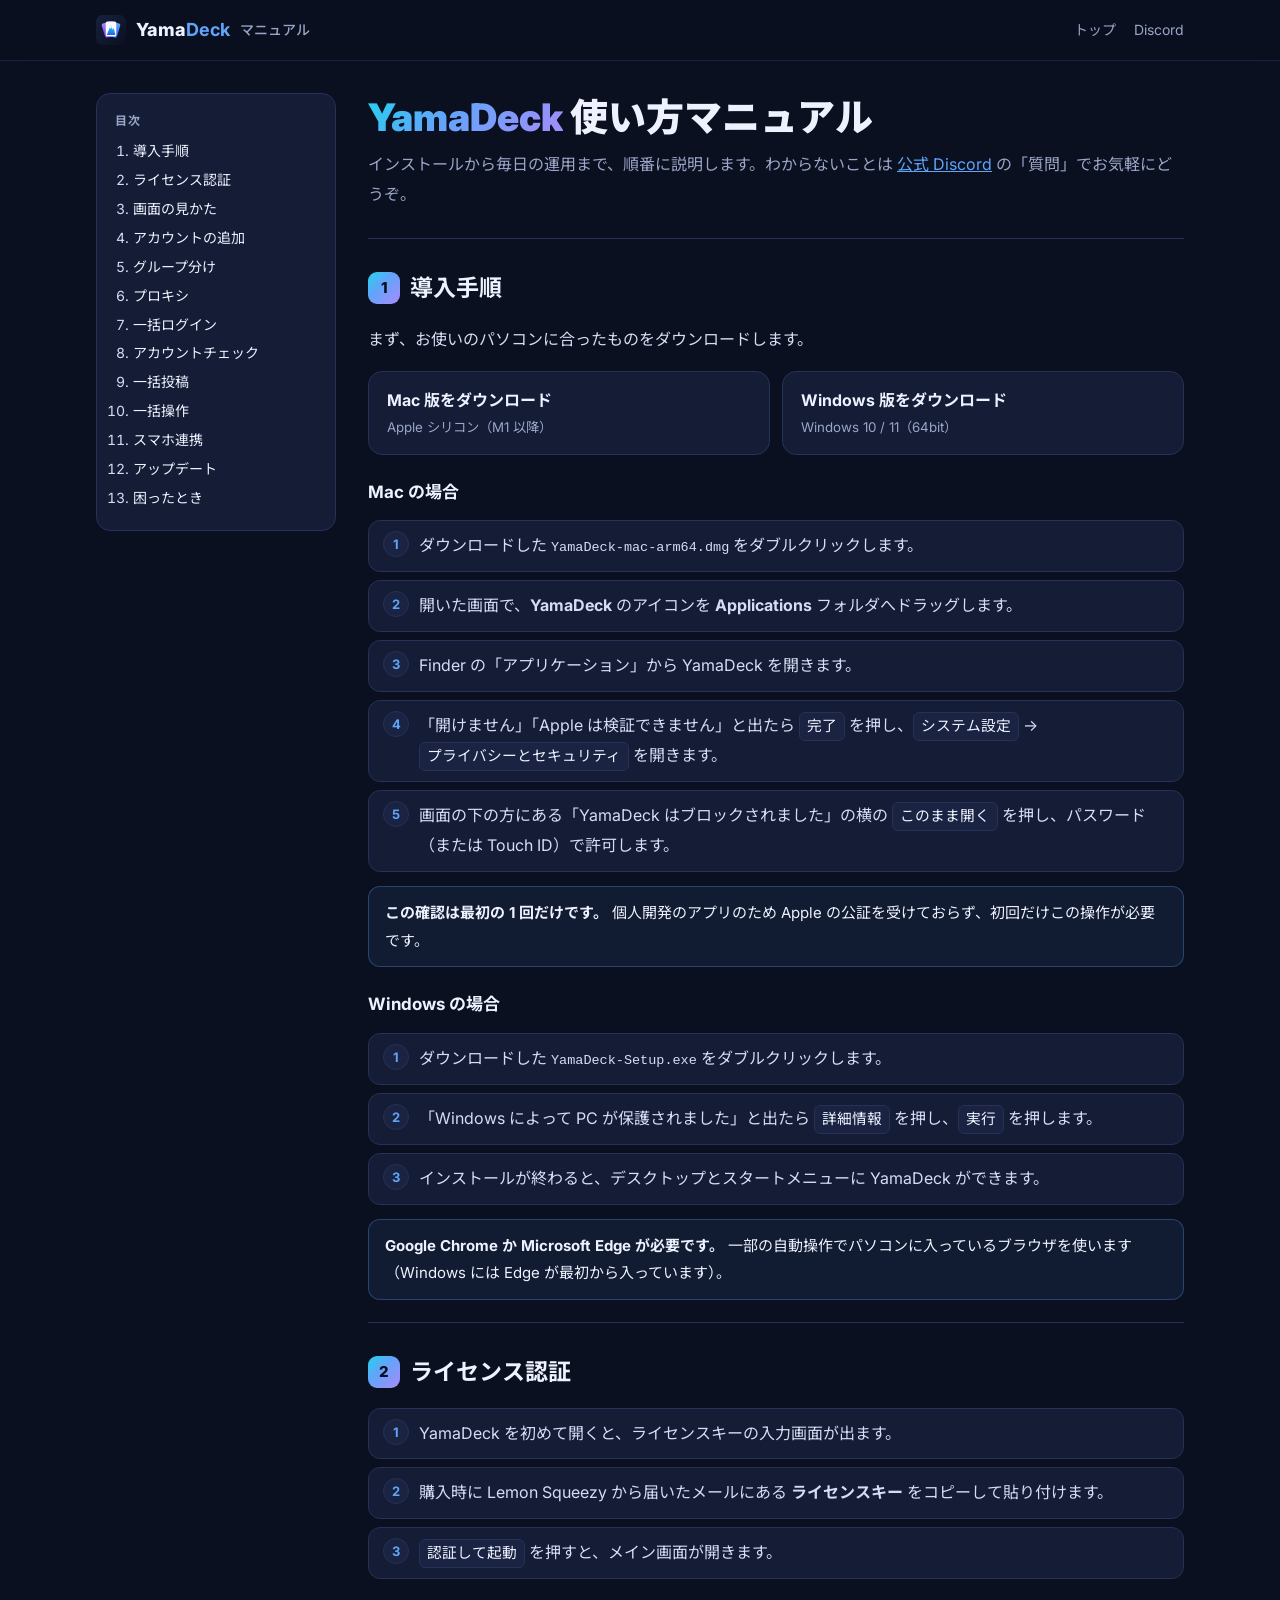
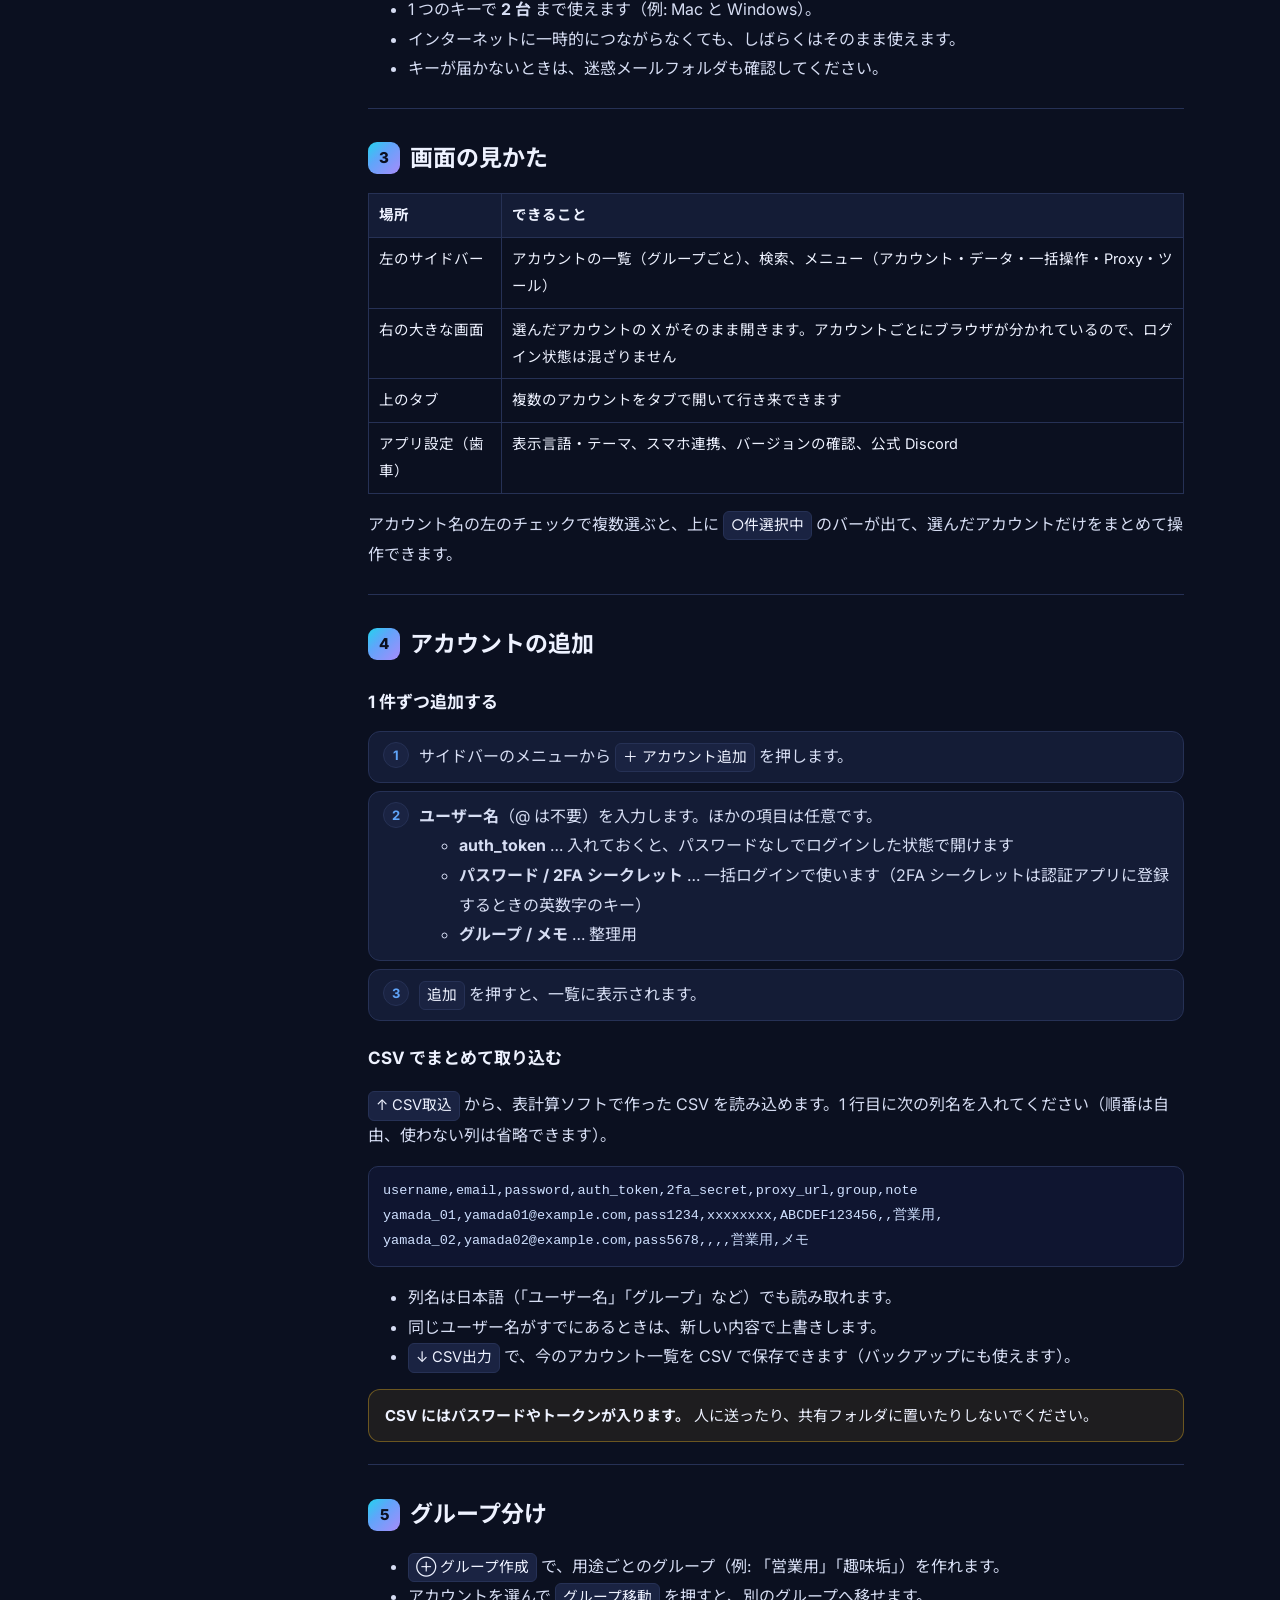
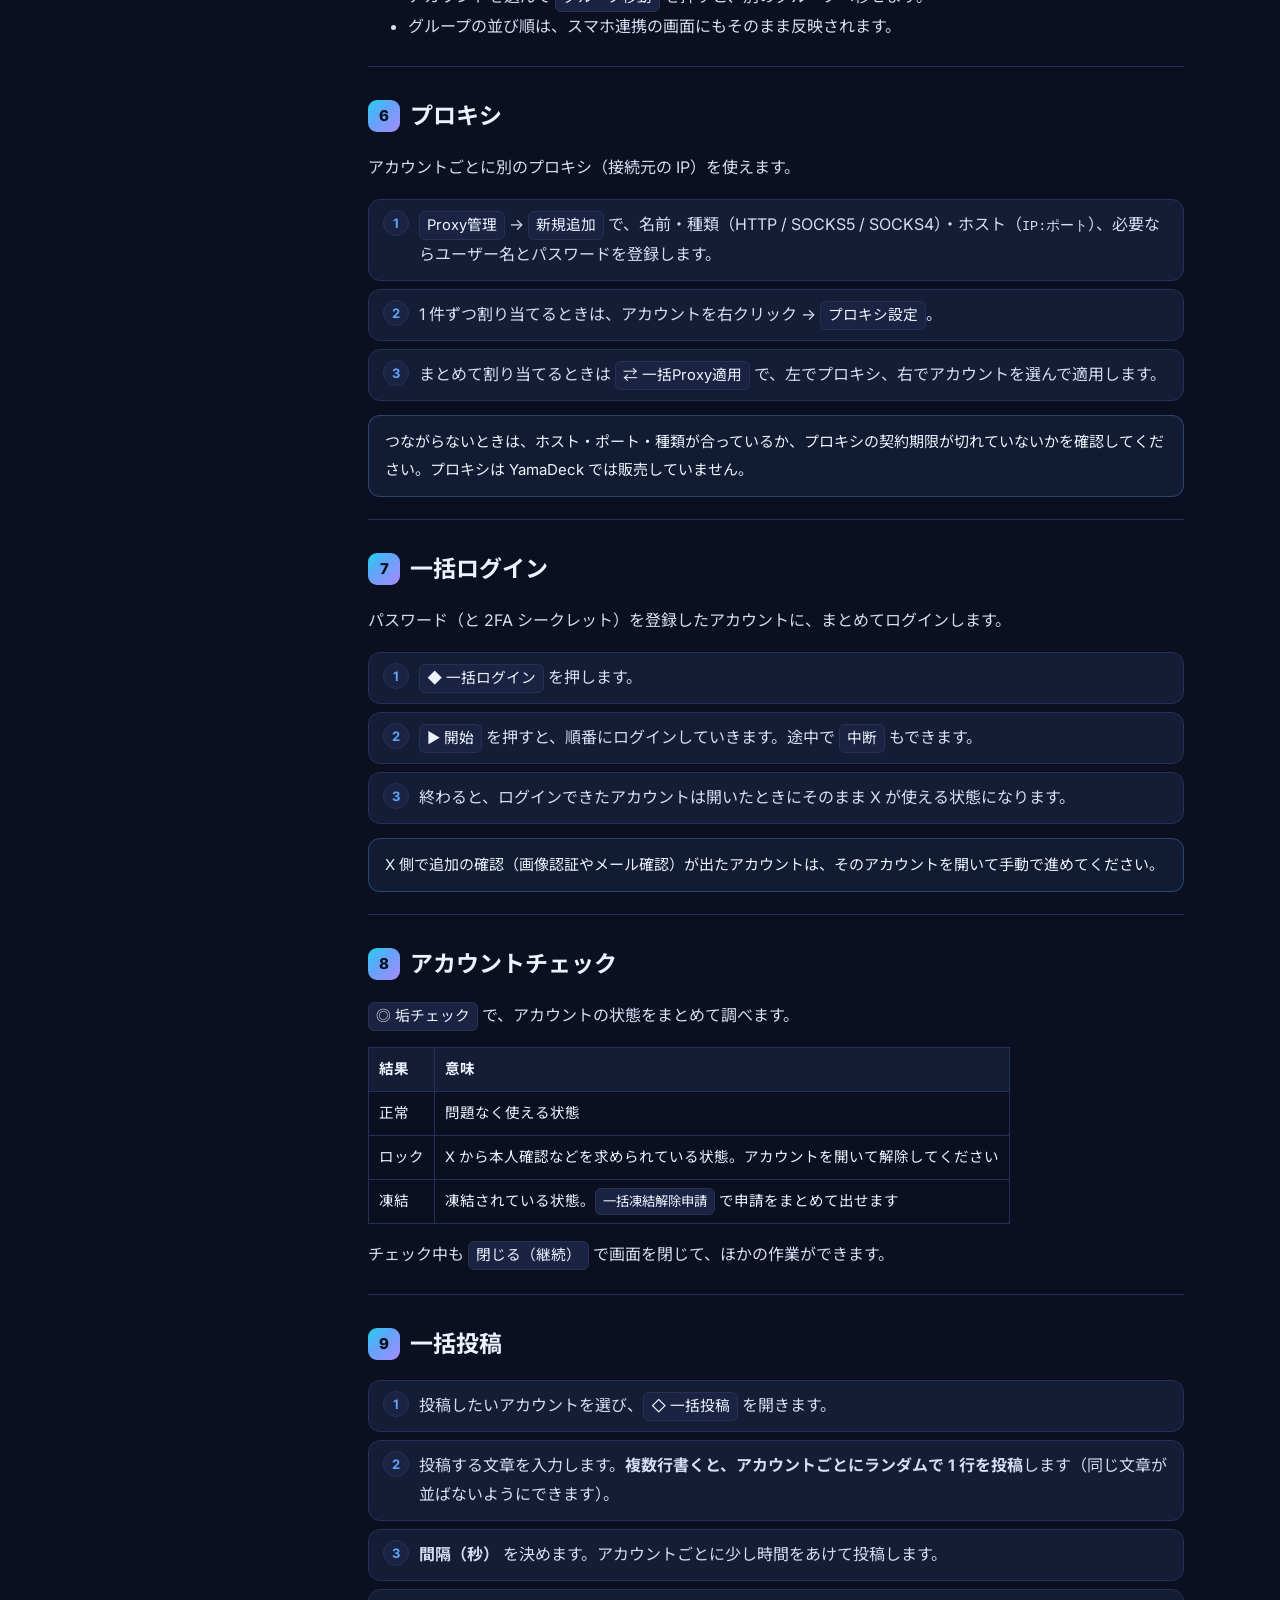
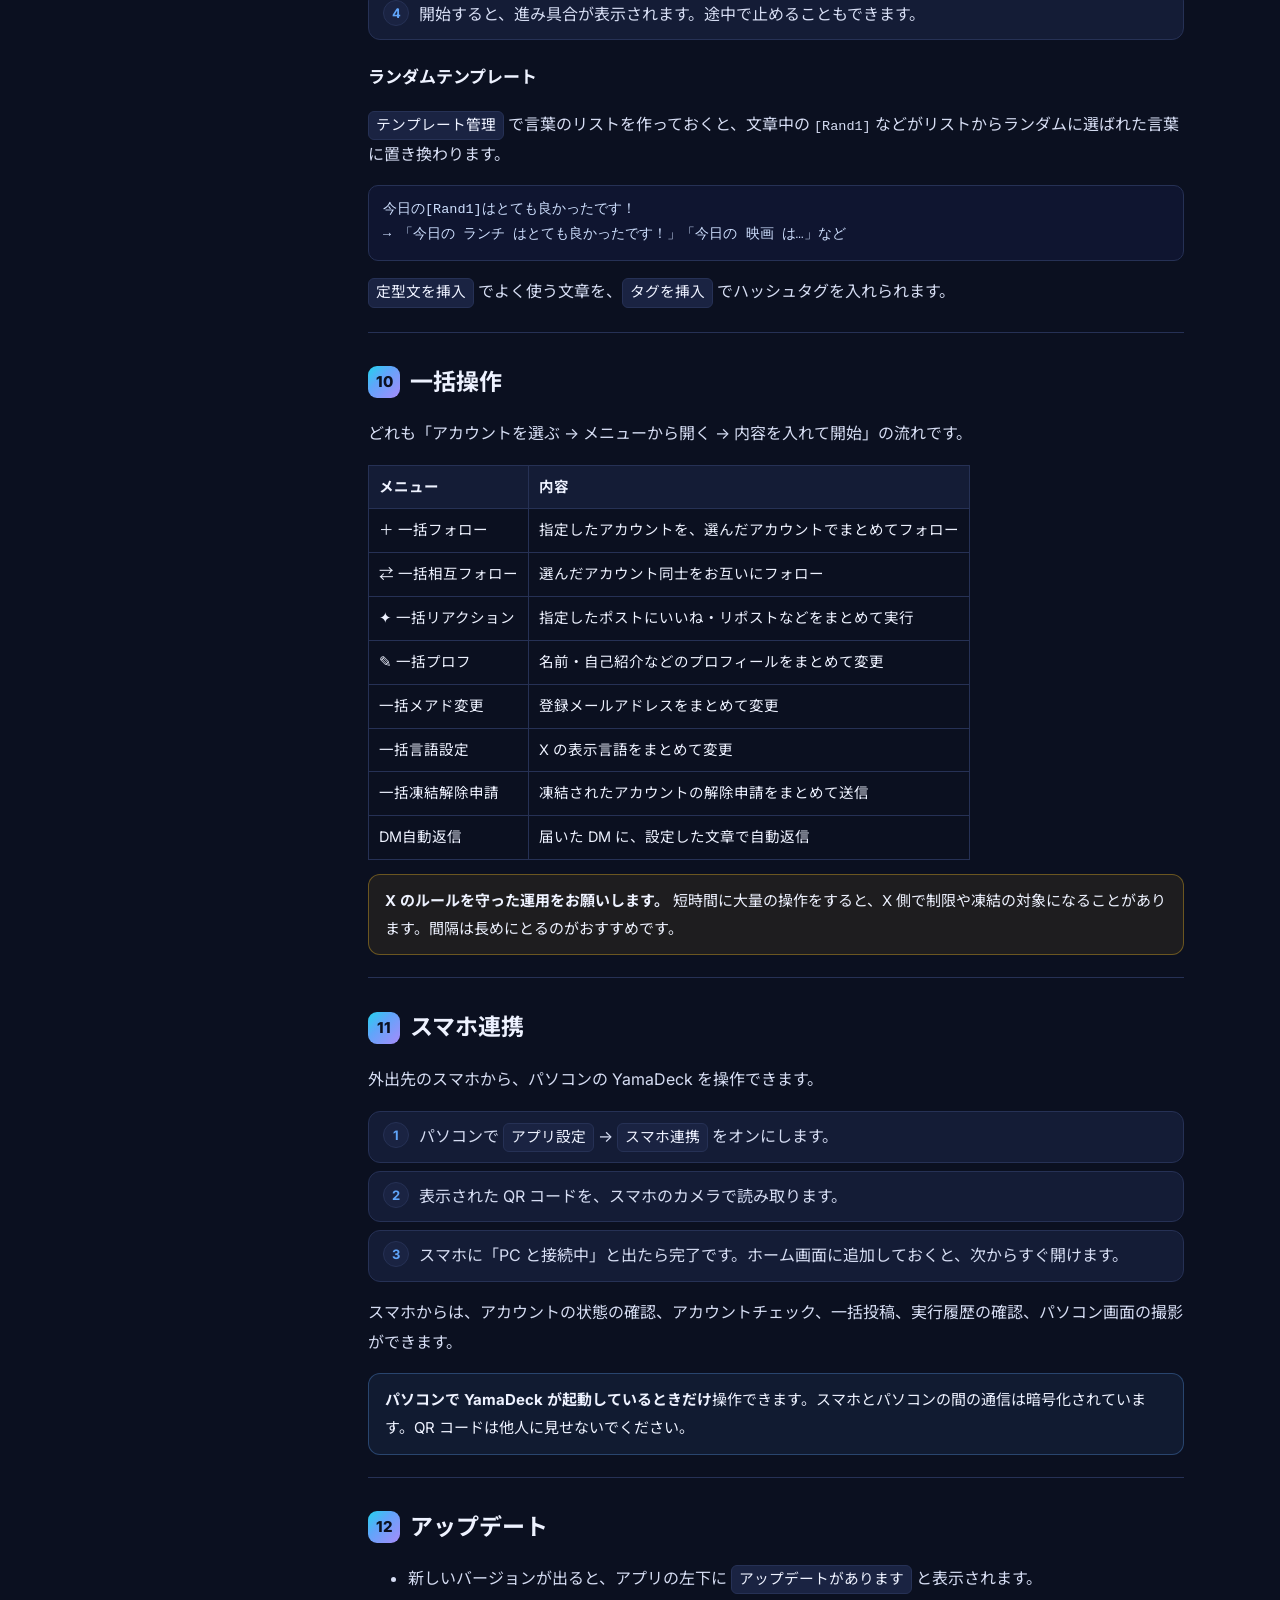
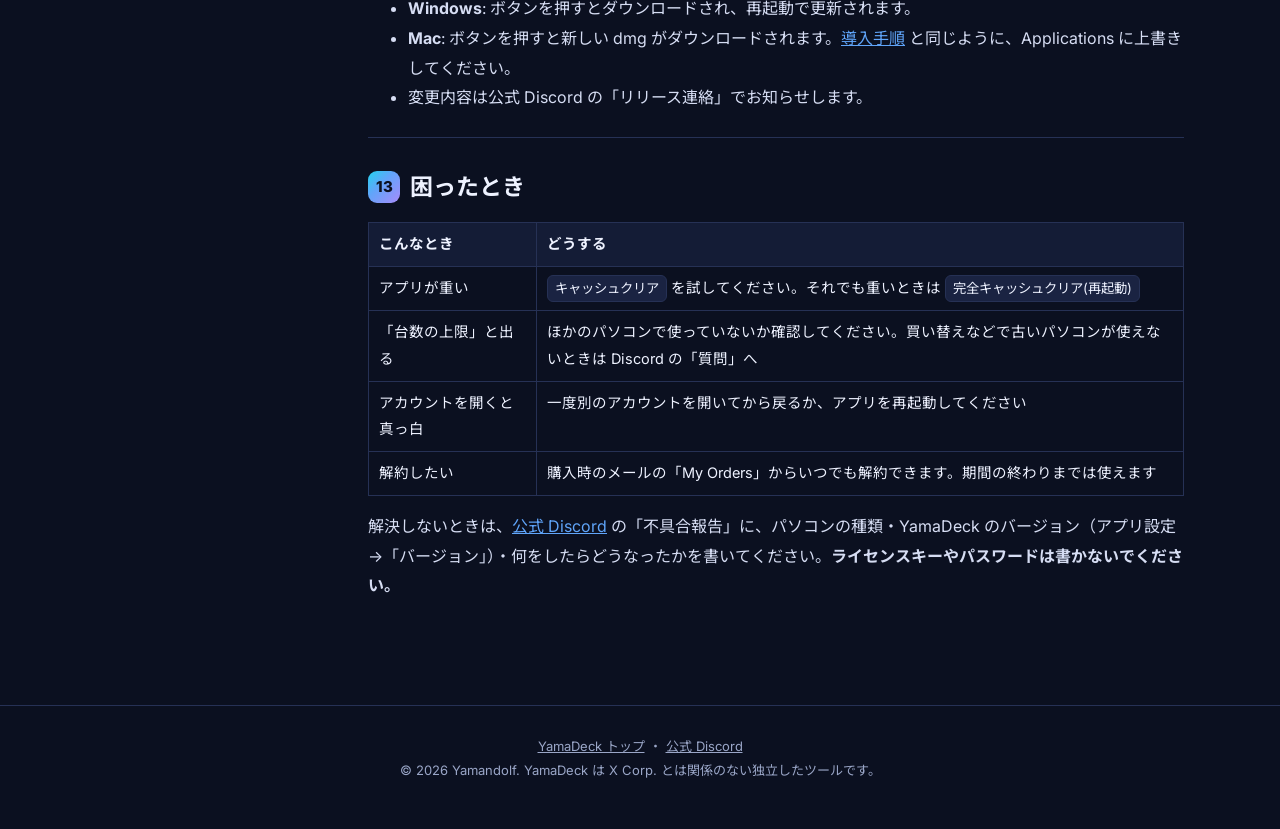
==== manual/index.html @ 67b1355b "導入手順と使い方マニュアルを追加 Co-Authored-By: Claude Opus 5.5 <noreply@anthropic.com>" ====
<!doctype html>
<html lang="ja">
<head>
  <meta charset="utf-8" />
  <meta name="viewport" content="width=device-width, initial-scale=1" />
  <title>YamaDeck 使い方マニュアル</title>
  <meta name="description" content="YamaDeck の導入手順と使い方。インストール、ライセンス認証、アカウント追加、プロキシ、アカウントチェック、一括投稿・一括操作、スマホ連携まで。" />
  <meta property="og:title" content="YamaDeck 使い方マニュアル" />
  <meta property="og:description" content="インストールから一括操作・スマホ連携まで、YamaDeck の使い方をまとめています。" />
  <meta property="og:image" content="https://yamatobusiness.github.io/yamadeck/og.png" />
  <link rel="icon" href="../icon.png" />
  <link rel="preconnect" href="https://fonts.googleapis.com" />
  <link rel="preconnect" href="https://fonts.gstatic.com" crossorigin />
  <link href="https://fonts.googleapis.com/css2?family=Inter:wght@500;700;800&family=Noto+Sans+JP:wght@400;500;700;900&display=swap" rel="stylesheet" />
  <style>
    :root {
      --bg: #0b1020; --panel: #141c36; --panel-2: #1a2342; --line: #263155;
      --text: #eef2ff; --sub: #9aa6c7; --blue: #60a5fa; --violet: #a78bfa; --green: #34d399; --amber: #fbbf24;
      --grad: linear-gradient(135deg, #22d3ee 0%, #60a5fa 40%, #a78bfa 100%);
    }
    * { box-sizing: border-box; }
    html { scroll-behavior: smooth; scroll-padding-top: 80px; }
    body {
      margin: 0; background: var(--bg); color: var(--text); line-height: 1.85;
      font-family: "Inter", "Noto Sans JP", -apple-system, BlinkMacSystemFont, "Hiragino Sans", "Segoe UI", sans-serif;
      -webkit-font-smoothing: antialiased;
    }
    a { color: var(--blue); }
    header {
      position: sticky; top: 0; z-index: 10; background: rgba(11,16,32,.85);
      backdrop-filter: blur(12px); border-bottom: 1px solid rgba(38,49,85,.6);
    }
    .nav { max-width: 1120px; margin: 0 auto; padding: 0 16px; height: 60px; display: flex; align-items: center; justify-content: space-between; gap: 12px; }
    .brand { display: flex; align-items: center; gap: 10px; font-weight: 800; font-size: 18px; color: var(--text); text-decoration: none; }
    .brand img { width: 30px; height: 30px; }
    .brand b { color: var(--blue); }
    .brand span { color: var(--sub); font-weight: 500; font-size: 14px; }
    .nav-links { display: flex; gap: 18px; font-size: 14px; }
    .nav-links a { color: var(--sub); text-decoration: none; }
    .nav-links a:hover { color: var(--text); }

    .layout { max-width: 1120px; margin: 0 auto; padding: 32px 16px 80px; display: grid; grid-template-columns: 1fr; gap: 32px; }
    @media (min-width: 900px) { .layout { grid-template-columns: 240px 1fr; } .toc { position: sticky; top: 84px; align-self: start; max-height: calc(100vh - 100px); overflow: auto; } }
    .toc { background: var(--panel); border: 1px solid var(--line); border-radius: 14px; padding: 16px 18px; font-size: 14px; }
    .toc b { display: block; font-size: 12px; letter-spacing: .1em; color: var(--sub); margin-bottom: 6px; }
    .toc ol { margin: 0; padding-left: 18px; }
    .toc li { margin: 3px 0; }
    .toc a { color: var(--text); text-decoration: none; }
    .toc a:hover { color: var(--blue); }

    main { min-width: 0; }
    h1 { font-size: clamp(26px, 5vw, 38px); line-height: 1.3; margin: 0 0 8px; font-weight: 900; }
    h1 .g { background: var(--grad); -webkit-background-clip: text; background-clip: text; color: transparent; }
    .intro { color: var(--sub); margin: 0 0 28px; }
    section { border-top: 1px solid var(--line); padding: 28px 0 8px; }
    h2 { font-size: 23px; margin: 0 0 14px; display: flex; align-items: center; gap: 10px; }
    h2 .no { display: inline-grid; place-items: center; min-width: 32px; height: 32px; border-radius: 9px; background: var(--grad); color: #0b1020; font-size: 15px; font-weight: 800; }
    h3 { font-size: 17px; margin: 22px 0 8px; }
    p, li { color: #d6ddf3; }
    ol.steps { counter-reset: s; list-style: none; padding: 0; margin: 12px 0; }
    ol.steps > li { counter-increment: s; position: relative; padding: 10px 14px 10px 50px; margin: 8px 0; background: var(--panel); border: 1px solid var(--line); border-radius: 12px; }
    ol.steps > li::before { content: counter(s); position: absolute; left: 14px; top: 10px; width: 24px; height: 24px; border-radius: 50%; background: var(--panel-2); border: 1px solid var(--line); display: grid; place-items: center; font-size: 13px; font-weight: 700; color: var(--blue); }
    .ui { display: inline-block; padding: 0 7px; border-radius: 6px; background: var(--panel-2); border: 1px solid var(--line); font-size: .92em; color: var(--text); white-space: nowrap; }
    .note, .warn { border-radius: 12px; padding: 12px 16px; margin: 14px 0; font-size: 15px; }
    .note { background: rgba(96,165,250,.08); border: 1px solid rgba(96,165,250,.3); }
    .warn { background: rgba(251,191,36,.08); border: 1px solid rgba(251,191,36,.35); }
    .note b, .warn b { color: var(--text); }
    code, pre { font-family: ui-monospace, SFMono-Regular, Menlo, monospace; font-size: 13.5px; }
    pre { background: #0f1530; border: 1px solid var(--line); border-radius: 10px; padding: 12px 14px; overflow-x: auto; color: #cfe0ff; }
    table { width: 100%; border-collapse: collapse; font-size: 14.5px; margin: 10px 0; display: block; overflow-x: auto; }
    th, td { border: 1px solid var(--line); padding: 8px 10px; text-align: left; vertical-align: top; }
    th { background: var(--panel); white-space: nowrap; }
    .dl { display: grid; grid-template-columns: 1fr; gap: 12px; margin: 14px 0; }
    @media (min-width: 640px) { .dl { grid-template-columns: 1fr 1fr; } }
    .dl a { display: block; padding: 14px 18px; border-radius: 14px; background: var(--panel); border: 1px solid var(--line); text-decoration: none; color: var(--text); font-weight: 700; }
    .dl a:hover { border-color: var(--blue); }
    .dl small { display: block; color: var(--sub); font-weight: 400; }
    footer { border-top: 1px solid var(--line); padding: 28px 16px 48px; text-align: center; color: var(--sub); font-size: 13px; }
    footer a { color: var(--sub); }
  </style>
</head>
<body>
<header>
  <div class="nav">
    <a class="brand" href="../"><img src="../logo.svg" alt="" /><span style="color:var(--text);font-size:18px;font-weight:800">Yama<b>Deck</b></span><span>マニュアル</span></a>
    <nav class="nav-links">
      <a href="../">トップ</a>
      <a href="https://discord.gg/QfQgqrtS3v" target="_blank" rel="noopener">Discord</a>
    </nav>
  </div>
</header>

<div class="layout">
  <aside class="toc">
    <b>目次</b>
    <ol>
      <li><a href="#install">導入手順</a></li>
      <li><a href="#license">ライセンス認証</a></li>
      <li><a href="#screen">画面の見かた</a></li>
      <li><a href="#accounts">アカウントの追加</a></li>
      <li><a href="#groups">グループ分け</a></li>
      <li><a href="#proxy">プロキシ</a></li>
      <li><a href="#login">一括ログイン</a></li>
      <li><a href="#check">アカウントチェック</a></li>
      <li><a href="#post">一括投稿</a></li>
      <li><a href="#batch">一括操作</a></li>
      <li><a href="#remote">スマホ連携</a></li>
      <li><a href="#update">アップデート</a></li>
      <li><a href="#trouble">困ったとき</a></li>
    </ol>
  </aside>

  <main>
    <h1><span class="g">YamaDeck</span> 使い方マニュアル</h1>
    <p class="intro">インストールから毎日の運用まで、順番に説明します。わからないことは <a href="https://discord.gg/QfQgqrtS3v" target="_blank" rel="noopener">公式 Discord</a> の「質問」でお気軽にどうぞ。</p>

    <section id="install">
      <h2><span class="no">1</span>導入手順</h2>
      <p>まず、お使いのパソコンに合ったものをダウンロードします。</p>
      <div class="dl">
        <a href="https://github.com/yamatobusiness/yamadeck-releases/releases/latest/download/YamaDeck-mac-arm64.dmg">Mac 版をダウンロード<small>Apple シリコン（M1 以降）</small></a>
        <a href="https://github.com/yamatobusiness/yamadeck-releases/releases/latest/download/YamaDeck-Setup.exe">Windows 版をダウンロード<small>Windows 10 / 11（64bit）</small></a>
      </div>

      <h3>Mac の場合</h3>
      <ol class="steps">
        <li>ダウンロードした <code>YamaDeck-mac-arm64.dmg</code> をダブルクリックします。</li>
        <li>開いた画面で、<b>YamaDeck</b> のアイコンを <b>Applications</b> フォルダへドラッグします。</li>
        <li>Finder の「アプリケーション」から YamaDeck を開きます。</li>
        <li>「開けません」「Apple は検証できません」と出たら <span class="ui">完了</span> を押し、<span class="ui">システム設定</span> → <span class="ui">プライバシーとセキュリティ</span> を開きます。</li>
        <li>画面の下の方にある「YamaDeck はブロックされました」の横の <span class="ui">このまま開く</span> を押し、パスワード（または Touch ID）で許可します。</li>
      </ol>
      <div class="note"><b>この確認は最初の 1 回だけです。</b> 個人開発のアプリのため Apple の公証を受けておらず、初回だけこの操作が必要です。</div>

      <h3>Windows の場合</h3>
      <ol class="steps">
        <li>ダウンロードした <code>YamaDeck-Setup.exe</code> をダブルクリックします。</li>
        <li>「Windows によって PC が保護されました」と出たら <span class="ui">詳細情報</span> を押し、<span class="ui">実行</span> を押します。</li>
        <li>インストールが終わると、デスクトップとスタートメニューに YamaDeck ができます。</li>
      </ol>
      <div class="note"><b>Google Chrome か Microsoft Edge が必要です。</b> 一部の自動操作でパソコンに入っているブラウザを使います（Windows には Edge が最初から入っています）。</div>
    </section>

    <section id="license">
      <h2><span class="no">2</span>ライセンス認証</h2>
      <ol class="steps">
        <li>YamaDeck を初めて開くと、ライセンスキーの入力画面が出ます。</li>
        <li>購入時に Lemon Squeezy から届いたメールにある <b>ライセンスキー</b> をコピーして貼り付けます。</li>
        <li><span class="ui">認証して起動</span> を押すと、メイン画面が開きます。</li>
      </ol>
      <ul>
        <li>1 つのキーで <b>2 台</b> まで使えます（例: Mac と Windows）。</li>
        <li>インターネットに一時的につながらなくても、しばらくはそのまま使えます。</li>
        <li>キーが届かないときは、迷惑メールフォルダも確認してください。</li>
      </ul>
    </section>

    <section id="screen">
      <h2><span class="no">3</span>画面の見かた</h2>
      <table>
        <tr><th>場所</th><th>できること</th></tr>
        <tr><td>左のサイドバー</td><td>アカウントの一覧（グループごと）、検索、メニュー（アカウント・データ・一括操作・Proxy・ツール）</td></tr>
        <tr><td>右の大きな画面</td><td>選んだアカウントの X がそのまま開きます。アカウントごとにブラウザが分かれているので、ログイン状態は混ざりません</td></tr>
        <tr><td>上のタブ</td><td>複数のアカウントをタブで開いて行き来できます</td></tr>
        <tr><td>アプリ設定（歯車）</td><td>表示言語・テーマ、スマホ連携、バージョンの確認、公式 Discord</td></tr>
      </table>
      <p>アカウント名の左のチェックで複数選ぶと、上に <span class="ui">○件選択中</span> のバーが出て、選んだアカウントだけをまとめて操作できます。</p>
    </section>

    <section id="accounts">
      <h2><span class="no">4</span>アカウントの追加</h2>
      <h3>1 件ずつ追加する</h3>
      <ol class="steps">
        <li>サイドバーのメニューから <span class="ui">＋ アカウント追加</span> を押します。</li>
        <li><b>ユーザー名</b>（@ は不要）を入力します。ほかの項目は任意です。
          <ul>
            <li><b>auth_token</b> … 入れておくと、パスワードなしでログインした状態で開けます</li>
            <li><b>パスワード / 2FA シークレット</b> … 一括ログインで使います（2FA シークレットは認証アプリに登録するときの英数字のキー）</li>
            <li><b>グループ / メモ</b> … 整理用</li>
          </ul>
        </li>
        <li><span class="ui">追加</span> を押すと、一覧に表示されます。</li>
      </ol>

      <h3>CSV でまとめて取り込む</h3>
      <p><span class="ui">↑ CSV取込</span> から、表計算ソフトで作った CSV を読み込めます。1 行目に次の列名を入れてください（順番は自由、使わない列は省略できます）。</p>
      <pre>username,email,password,auth_token,2fa_secret,proxy_url,group,note
yamada_01,yamada01@example.com,pass1234,xxxxxxxx,ABCDEF123456,,営業用,
yamada_02,yamada02@example.com,pass5678,,,,営業用,メモ</pre>
      <ul>
        <li>列名は日本語（「ユーザー名」「グループ」など）でも読み取れます。</li>
        <li>同じユーザー名がすでにあるときは、新しい内容で上書きします。</li>
        <li><span class="ui">↓ CSV出力</span> で、今のアカウント一覧を CSV で保存できます（バックアップにも使えます）。</li>
      </ul>
      <div class="warn"><b>CSV にはパスワードやトークンが入ります。</b> 人に送ったり、共有フォルダに置いたりしないでください。</div>
    </section>

    <section id="groups">
      <h2><span class="no">5</span>グループ分け</h2>
      <ul>
        <li><span class="ui">⊕ グループ作成</span> で、用途ごとのグループ（例: 「営業用」「趣味垢」）を作れます。</li>
        <li>アカウントを選んで <span class="ui">グループ移動</span> を押すと、別のグループへ移せます。</li>
        <li>グループの並び順は、スマホ連携の画面にもそのまま反映されます。</li>
      </ul>
    </section>

    <section id="proxy">
      <h2><span class="no">6</span>プロキシ</h2>
      <p>アカウントごとに別のプロキシ（接続元の IP）を使えます。</p>
      <ol class="steps">
        <li><span class="ui">Proxy管理</span> → <span class="ui">新規追加</span> で、名前・種類（HTTP / SOCKS5 / SOCKS4）・ホスト（<code>IP:ポート</code>）、必要ならユーザー名とパスワードを登録します。</li>
        <li>1 件ずつ割り当てるときは、アカウントを右クリック → <span class="ui">プロキシ設定</span>。</li>
        <li>まとめて割り当てるときは <span class="ui">⇄ 一括Proxy適用</span> で、左でプロキシ、右でアカウントを選んで適用します。</li>
      </ol>
      <div class="note">つながらないときは、ホスト・ポート・種類が合っているか、プロキシの契約期限が切れていないかを確認してください。プロキシは YamaDeck では販売していません。</div>
    </section>

    <section id="login">
      <h2><span class="no">7</span>一括ログイン</h2>
      <p>パスワード（と 2FA シークレット）を登録したアカウントに、まとめてログインします。</p>
      <ol class="steps">
        <li><span class="ui">◆ 一括ログイン</span> を押します。</li>
        <li><span class="ui">▶ 開始</span> を押すと、順番にログインしていきます。途中で <span class="ui">中断</span> もできます。</li>
        <li>終わると、ログインできたアカウントは開いたときにそのまま X が使える状態になります。</li>
      </ol>
      <div class="note">X 側で追加の確認（画像認証やメール確認）が出たアカウントは、そのアカウントを開いて手動で進めてください。</div>
    </section>

    <section id="check">
      <h2><span class="no">8</span>アカウントチェック</h2>
      <p><span class="ui">◎ 垢チェック</span> で、アカウントの状態をまとめて調べます。</p>
      <table>
        <tr><th>結果</th><th>意味</th></tr>
        <tr><td>正常</td><td>問題なく使える状態</td></tr>
        <tr><td>ロック</td><td>X から本人確認などを求められている状態。アカウントを開いて解除してください</td></tr>
        <tr><td>凍結</td><td>凍結されている状態。<span class="ui">一括凍結解除申請</span> で申請をまとめて出せます</td></tr>
      </table>
      <p>チェック中も <span class="ui">閉じる（継続）</span> で画面を閉じて、ほかの作業ができます。</p>
    </section>

    <section id="post">
      <h2><span class="no">9</span>一括投稿</h2>
      <ol class="steps">
        <li>投稿したいアカウントを選び、<span class="ui">◇ 一括投稿</span> を開きます。</li>
        <li>投稿する文章を入力します。<b>複数行書くと、アカウントごとにランダムで 1 行を投稿</b>します（同じ文章が並ばないようにできます）。</li>
        <li><b>間隔（秒）</b> を決めます。アカウントごとに少し時間をあけて投稿します。</li>
        <li>開始すると、進み具合が表示されます。途中で止めることもできます。</li>
      </ol>
      <h3>ランダムテンプレート</h3>
      <p><span class="ui">テンプレート管理</span> で言葉のリストを作っておくと、文章中の <code>[Rand1]</code> などがリストからランダムに選ばれた言葉に置き換わります。</p>
      <pre>今日の[Rand1]はとても良かったです！
→ 「今日の ランチ はとても良かったです！」「今日の 映画 は…」など</pre>
      <p><span class="ui">定型文を挿入</span> でよく使う文章を、<span class="ui">タグを挿入</span> でハッシュタグを入れられます。</p>
    </section>

    <section id="batch">
      <h2><span class="no">10</span>一括操作</h2>
      <p>どれも「アカウントを選ぶ → メニューから開く → 内容を入れて開始」の流れです。</p>
      <table>
        <tr><th>メニュー</th><th>内容</th></tr>
        <tr><td>＋ 一括フォロー</td><td>指定したアカウントを、選んだアカウントでまとめてフォロー</td></tr>
        <tr><td>⇄ 一括相互フォロー</td><td>選んだアカウント同士をお互いにフォロー</td></tr>
        <tr><td>✦ 一括リアクション</td><td>指定したポストにいいね・リポストなどをまとめて実行</td></tr>
        <tr><td>✎ 一括プロフ</td><td>名前・自己紹介などのプロフィールをまとめて変更</td></tr>
        <tr><td>一括メアド変更</td><td>登録メールアドレスをまとめて変更</td></tr>
        <tr><td>一括言語設定</td><td>X の表示言語をまとめて変更</td></tr>
        <tr><td>一括凍結解除申請</td><td>凍結されたアカウントの解除申請をまとめて送信</td></tr>
        <tr><td>DM自動返信</td><td>届いた DM に、設定した文章で自動返信</td></tr>
      </table>
      <div class="warn"><b>X のルールを守った運用をお願いします。</b> 短時間に大量の操作をすると、X 側で制限や凍結の対象になることがあります。間隔は長めにとるのがおすすめです。</div>
    </section>

    <section id="remote">
      <h2><span class="no">11</span>スマホ連携</h2>
      <p>外出先のスマホから、パソコンの YamaDeck を操作できます。</p>
      <ol class="steps">
        <li>パソコンで <span class="ui">アプリ設定</span> → <span class="ui">スマホ連携</span> をオンにします。</li>
        <li>表示された QR コードを、スマホのカメラで読み取ります。</li>
        <li>スマホに「PC と接続中」と出たら完了です。ホーム画面に追加しておくと、次からすぐ開けます。</li>
      </ol>
      <p>スマホからは、アカウントの状態の確認、アカウントチェック、一括投稿、実行履歴の確認、パソコン画面の撮影ができます。</p>
      <div class="note"><b>パソコンで YamaDeck が起動しているときだけ</b>操作できます。スマホとパソコンの間の通信は暗号化されています。QR コードは他人に見せないでください。</div>
    </section>

    <section id="update">
      <h2><span class="no">12</span>アップデート</h2>
      <ul>
        <li>新しいバージョンが出ると、アプリの左下に <span class="ui">アップデートがあります</span> と表示されます。</li>
        <li><b>Windows</b>: ボタンを押すとダウンロードされ、再起動で更新されます。</li>
        <li><b>Mac</b>: ボタンを押すと新しい dmg がダウンロードされます。<a href="#install">導入手順</a> と同じように、Applications に上書きしてください。</li>
        <li>変更内容は公式 Discord の「リリース連絡」でお知らせします。</li>
      </ul>
    </section>

    <section id="trouble">
      <h2><span class="no">13</span>困ったとき</h2>
      <table>
        <tr><th>こんなとき</th><th>どうする</th></tr>
        <tr><td>アプリが重い</td><td><span class="ui">キャッシュクリア</span> を試してください。それでも重いときは <span class="ui">完全キャッシュクリア(再起動)</span></td></tr>
        <tr><td>「台数の上限」と出る</td><td>ほかのパソコンで使っていないか確認してください。買い替えなどで古いパソコンが使えないときは Discord の「質問」へ</td></tr>
        <tr><td>アカウントを開くと真っ白</td><td>一度別のアカウントを開いてから戻るか、アプリを再起動してください</td></tr>
        <tr><td>解約したい</td><td>購入時のメールの「My Orders」からいつでも解約できます。期間の終わりまでは使えます</td></tr>
      </table>
      <p>解決しないときは、<a href="https://discord.gg/QfQgqrtS3v" target="_blank" rel="noopener">公式 Discord</a> の「不具合報告」に、パソコンの種類・YamaDeck のバージョン（アプリ設定 →「バージョン」）・何をしたらどうなったかを書いてください。<b>ライセンスキーやパスワードは書かないでください。</b></p>
    </section>
  </main>
</div>

<footer>
  <a href="../">YamaDeck トップ</a> ・ <a href="https://discord.gg/QfQgqrtS3v" target="_blank" rel="noopener">公式 Discord</a><br />
  © 2026 Yamandolf. YamaDeck は X Corp. とは関係のない独立したツールです。
</footer>
</body>
</html>
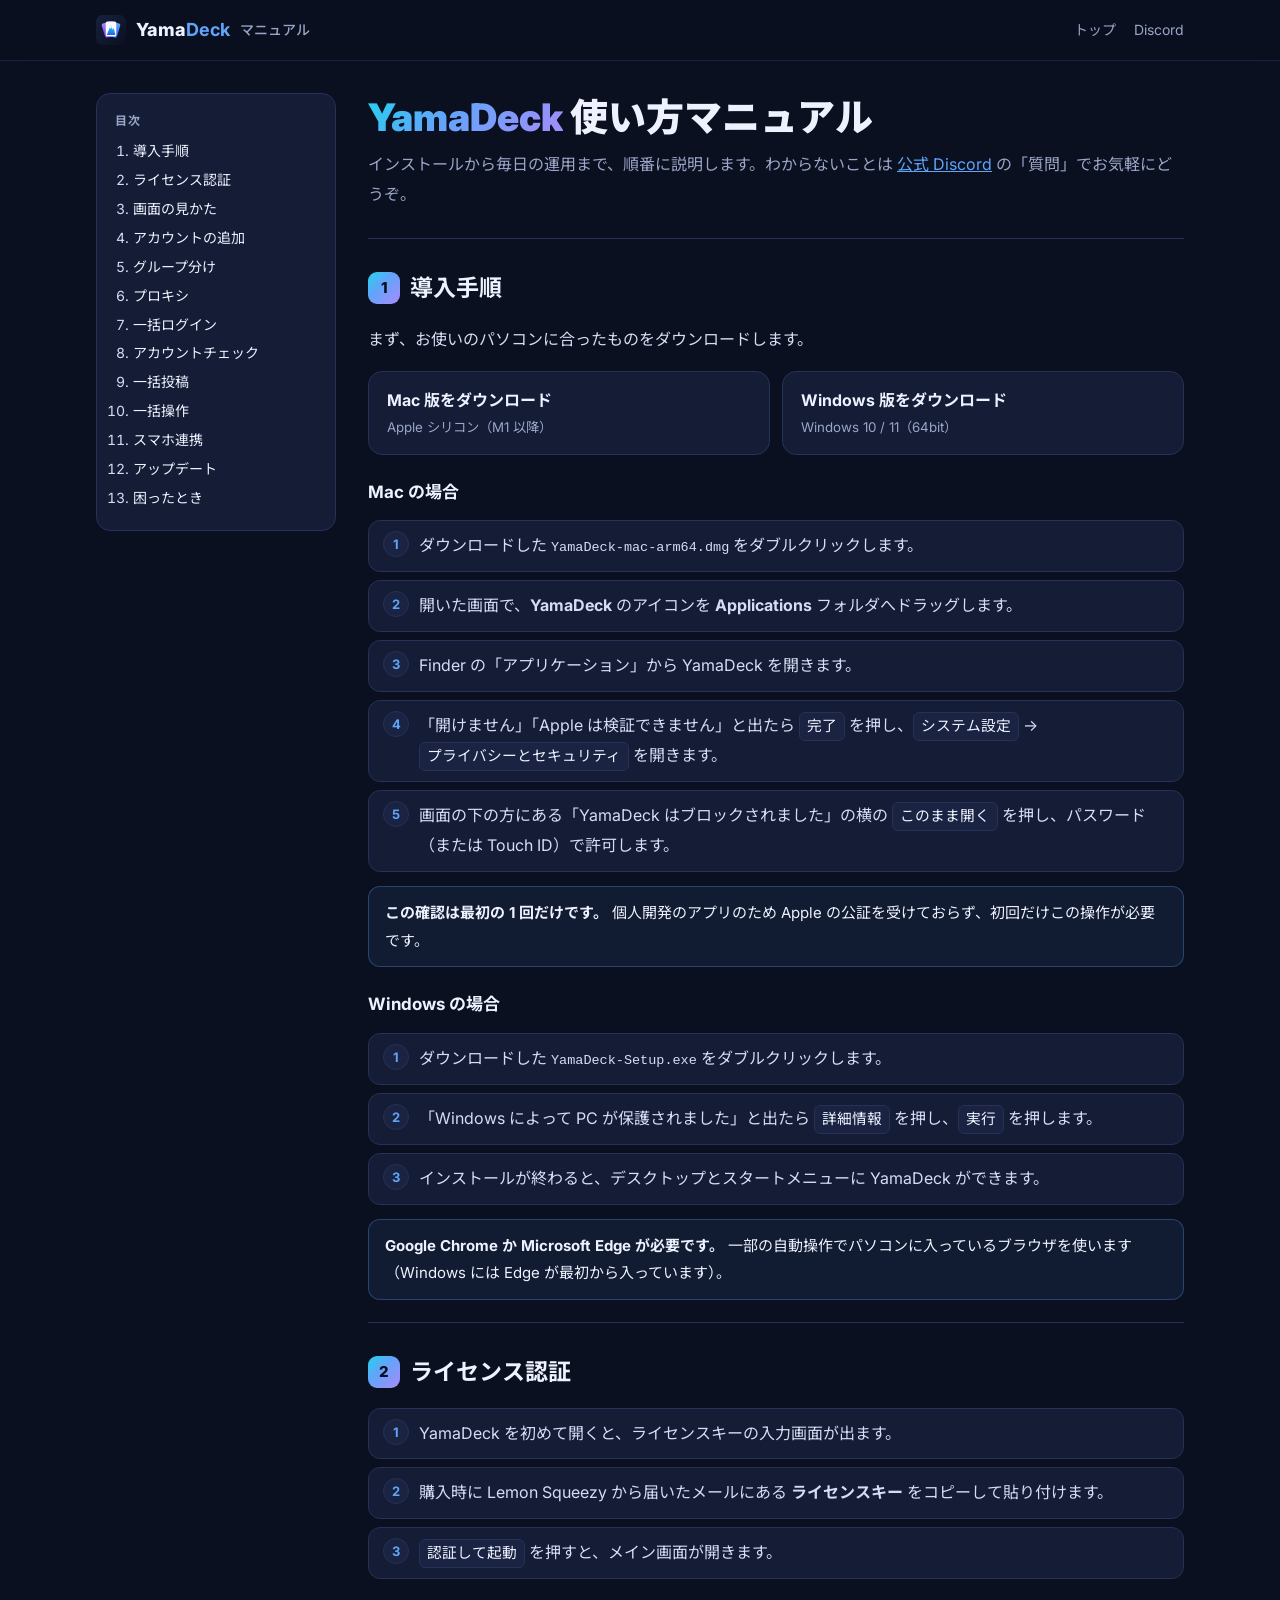
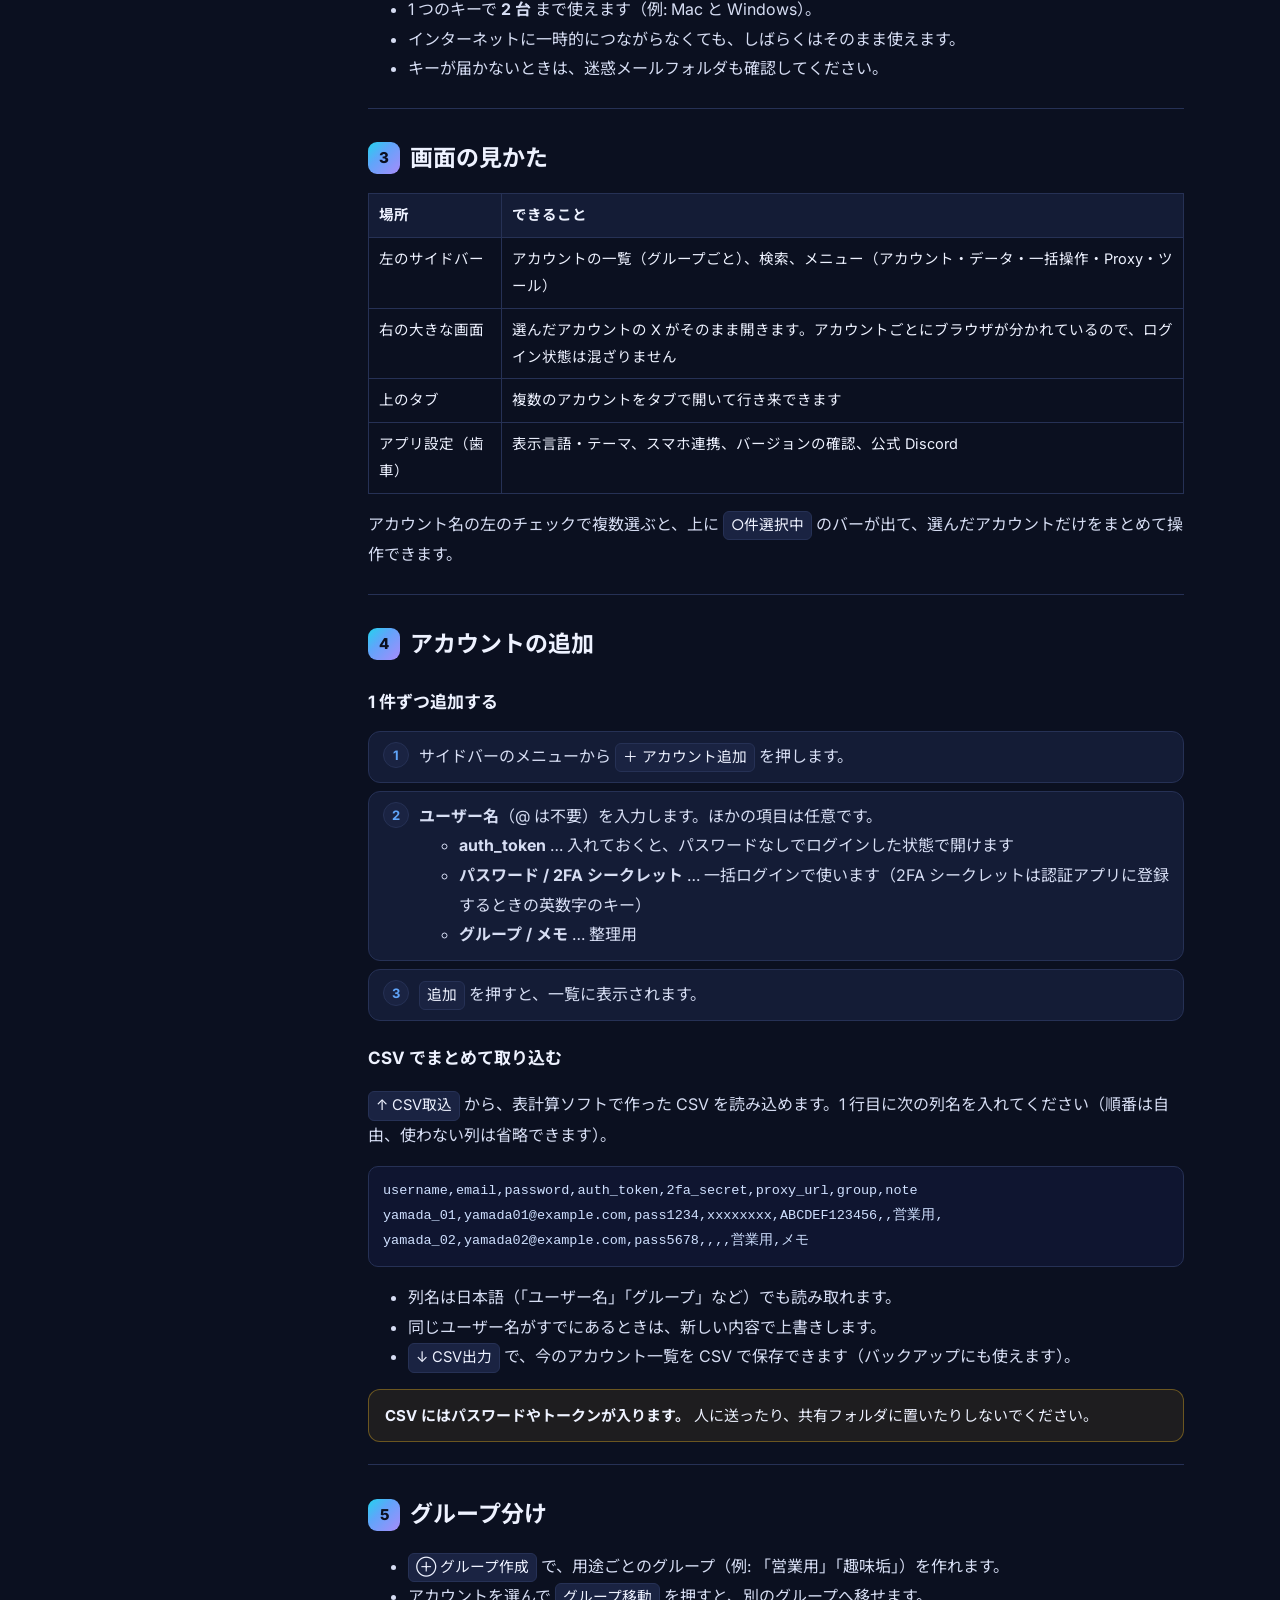
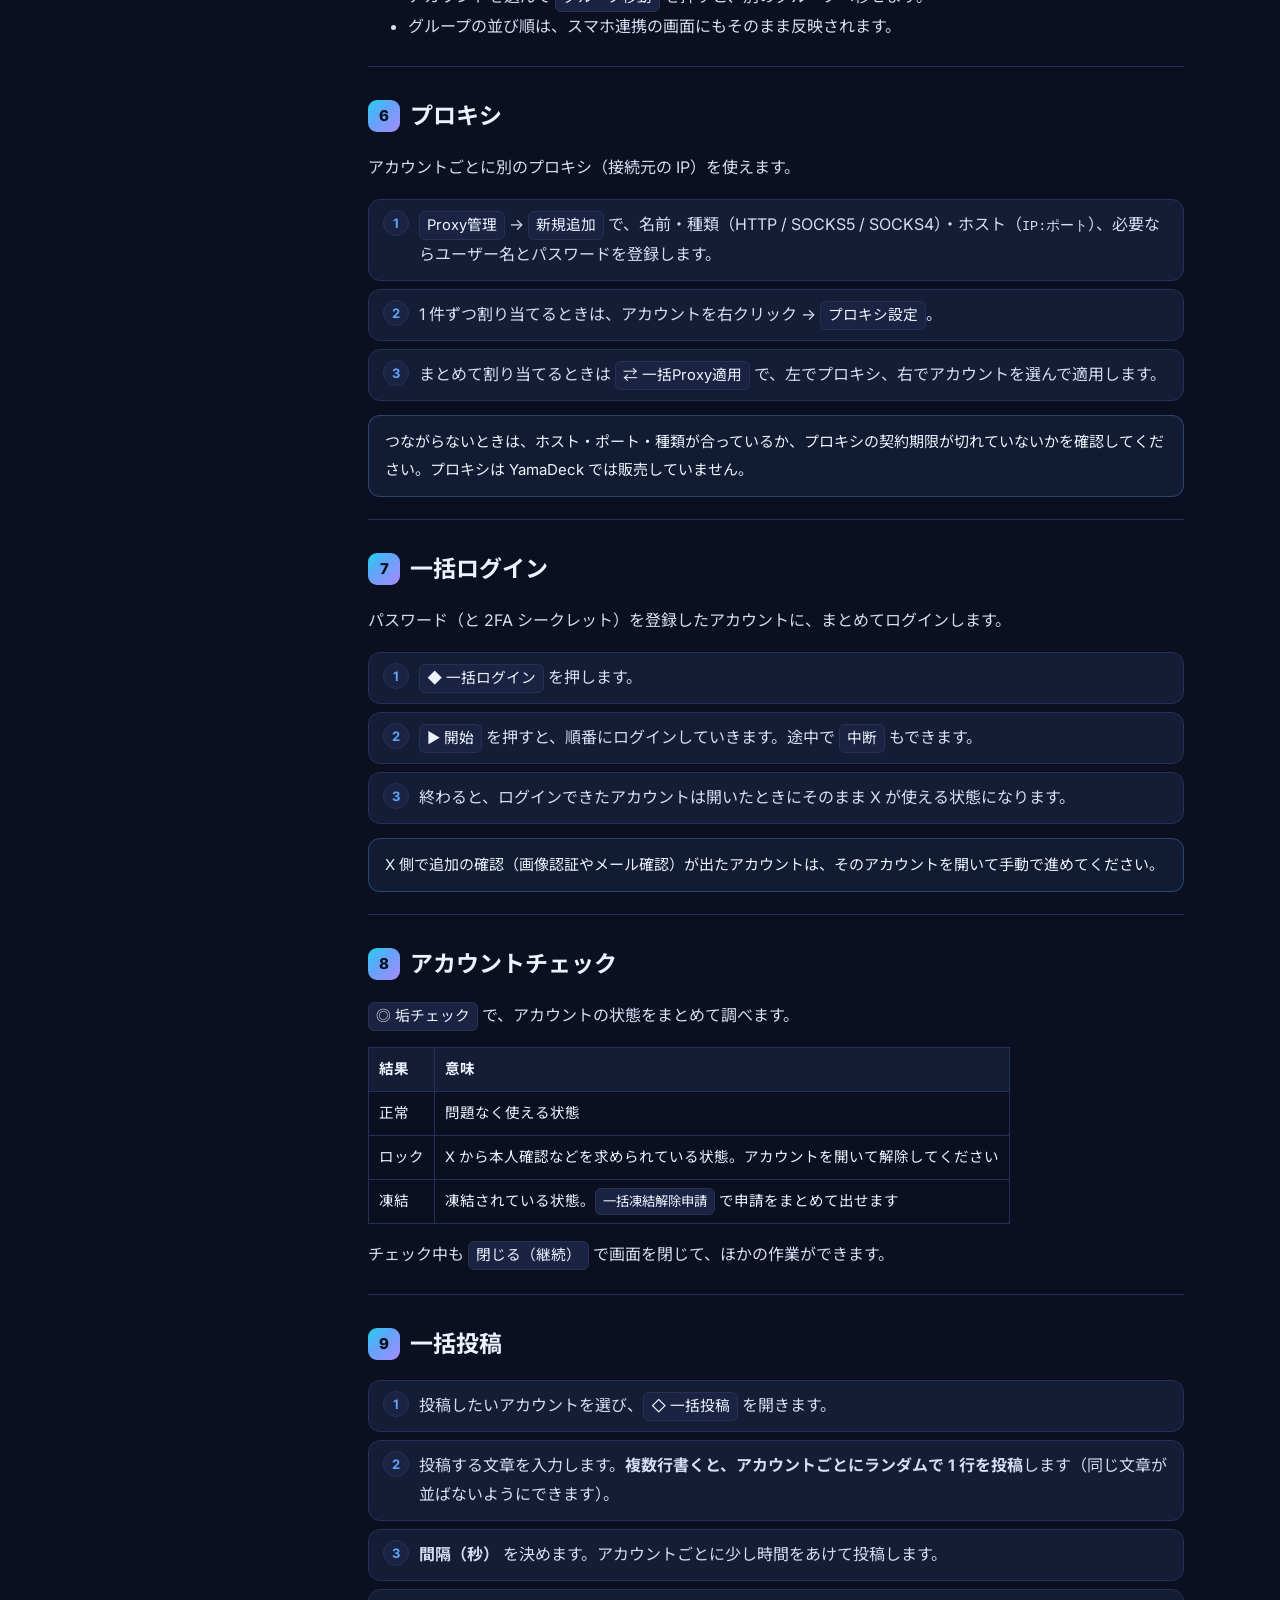
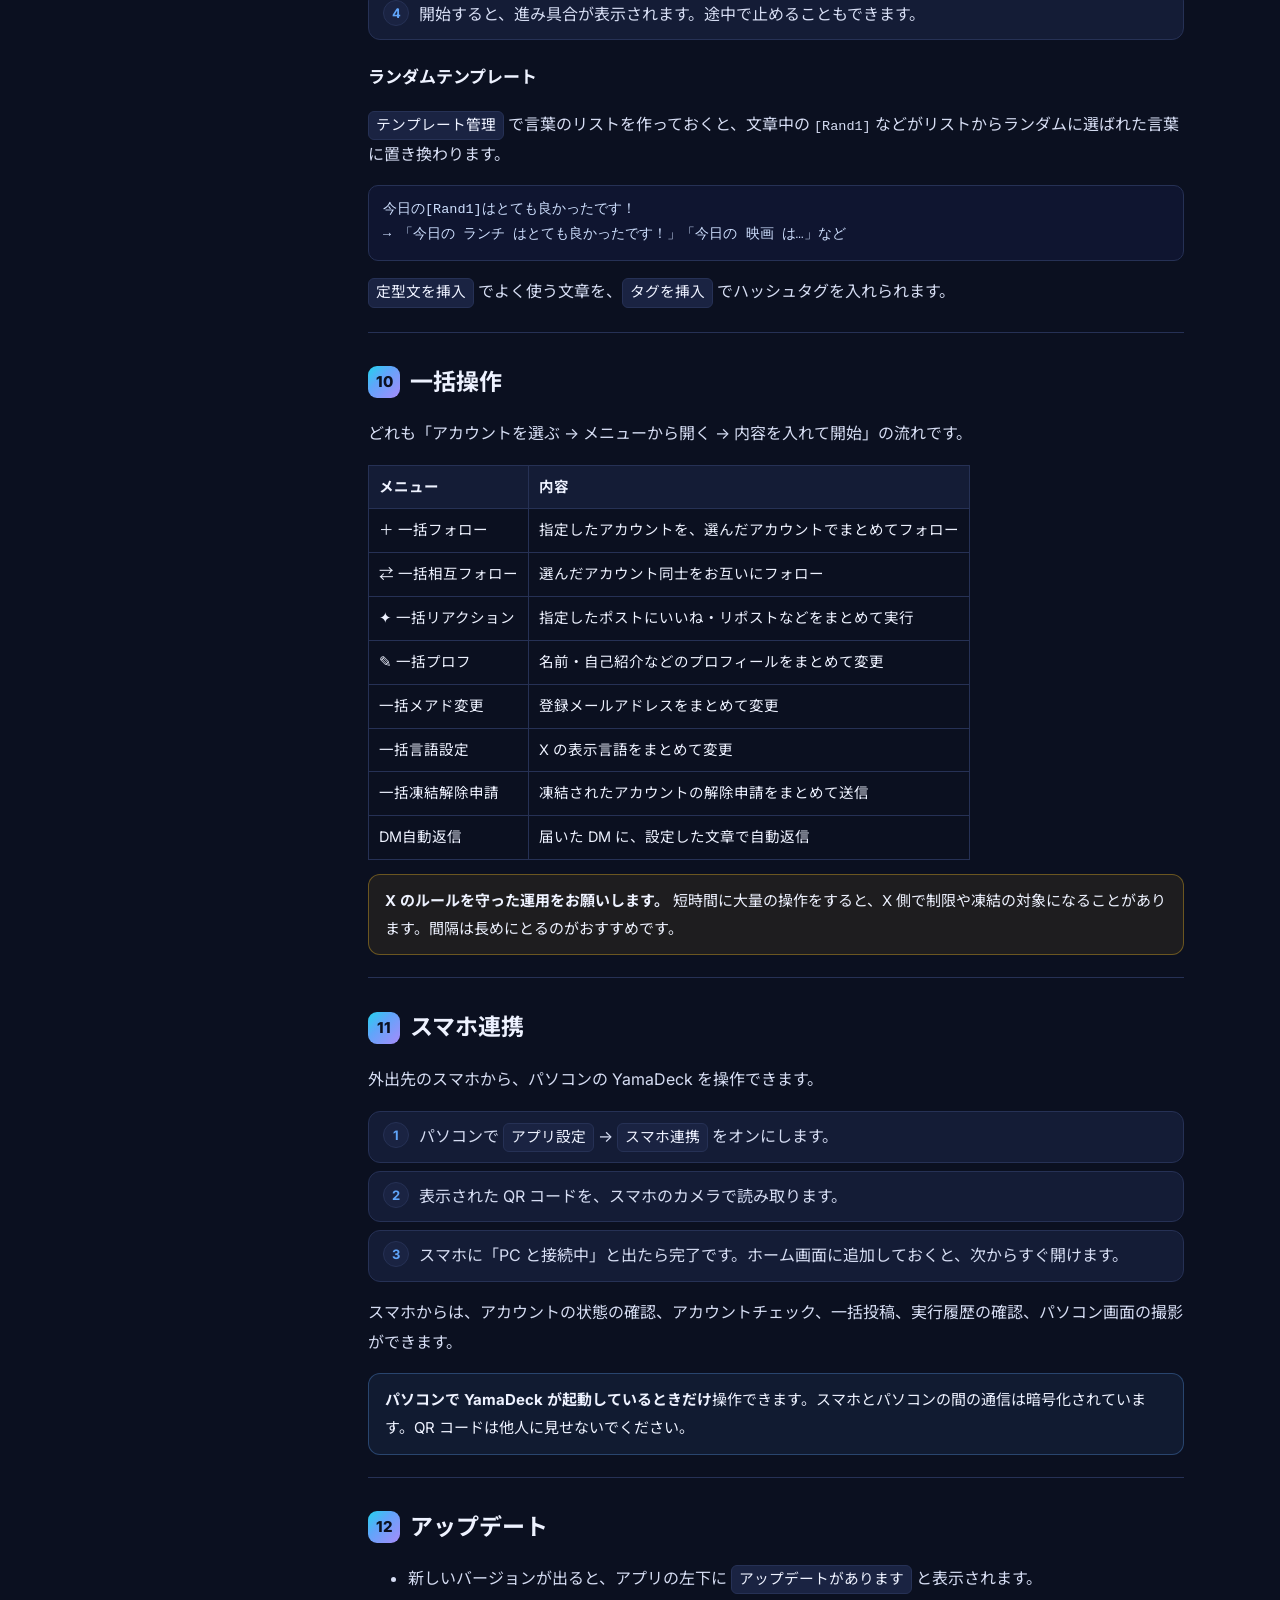
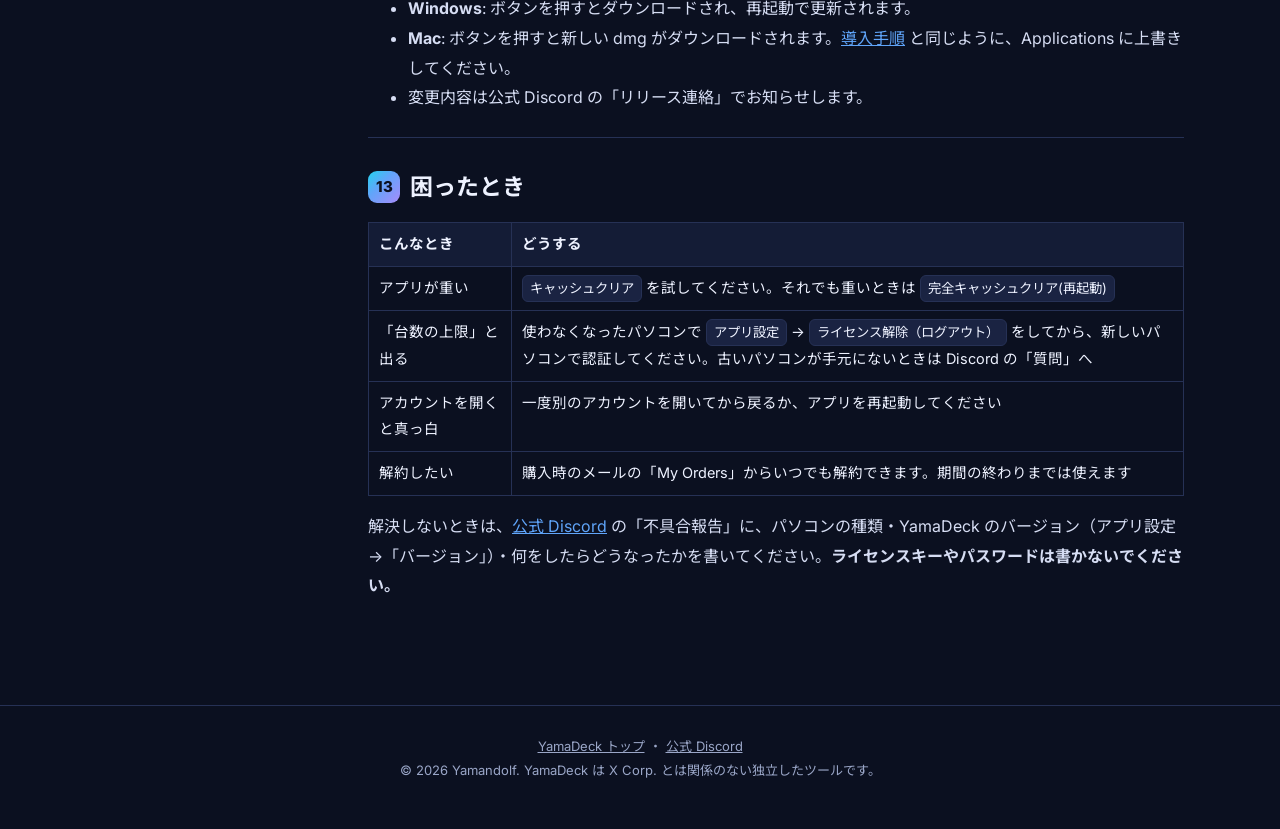
==== commit 28f1a932: "マニュアル: 台数上限のときの手順を追記 Co-Authored-By: Claude Opus 5.5 <noreply@anthropic.com>" ====
--- a/manual/index.html
+++ b/manual/index.html
@@ -297,7 +297,7 @@
       <table>
         <tr><th>こんなとき</th><th>どうする</th></tr>
         <tr><td>アプリが重い</td><td><span class="ui">キャッシュクリア</span> を試してください。それでも重いときは <span class="ui">完全キャッシュクリア(再起動)</span></td></tr>
-        <tr><td>「台数の上限」と出る</td><td>ほかのパソコンで使っていないか確認してください。買い替えなどで古いパソコンが使えないときは Discord の「質問」へ</td></tr>
+        <tr><td>「台数の上限」と出る</td><td>使わなくなったパソコンで <span class="ui">アプリ設定</span> → <span class="ui">ライセンス解除（ログアウト）</span> をしてから、新しいパソコンで認証してください。古いパソコンが手元にないときは Discord の「質問」へ</td></tr>
         <tr><td>アカウントを開くと真っ白</td><td>一度別のアカウントを開いてから戻るか、アプリを再起動してください</td></tr>
         <tr><td>解約したい</td><td>購入時のメールの「My Orders」からいつでも解約できます。期間の終わりまでは使えます</td></tr>
       </table>
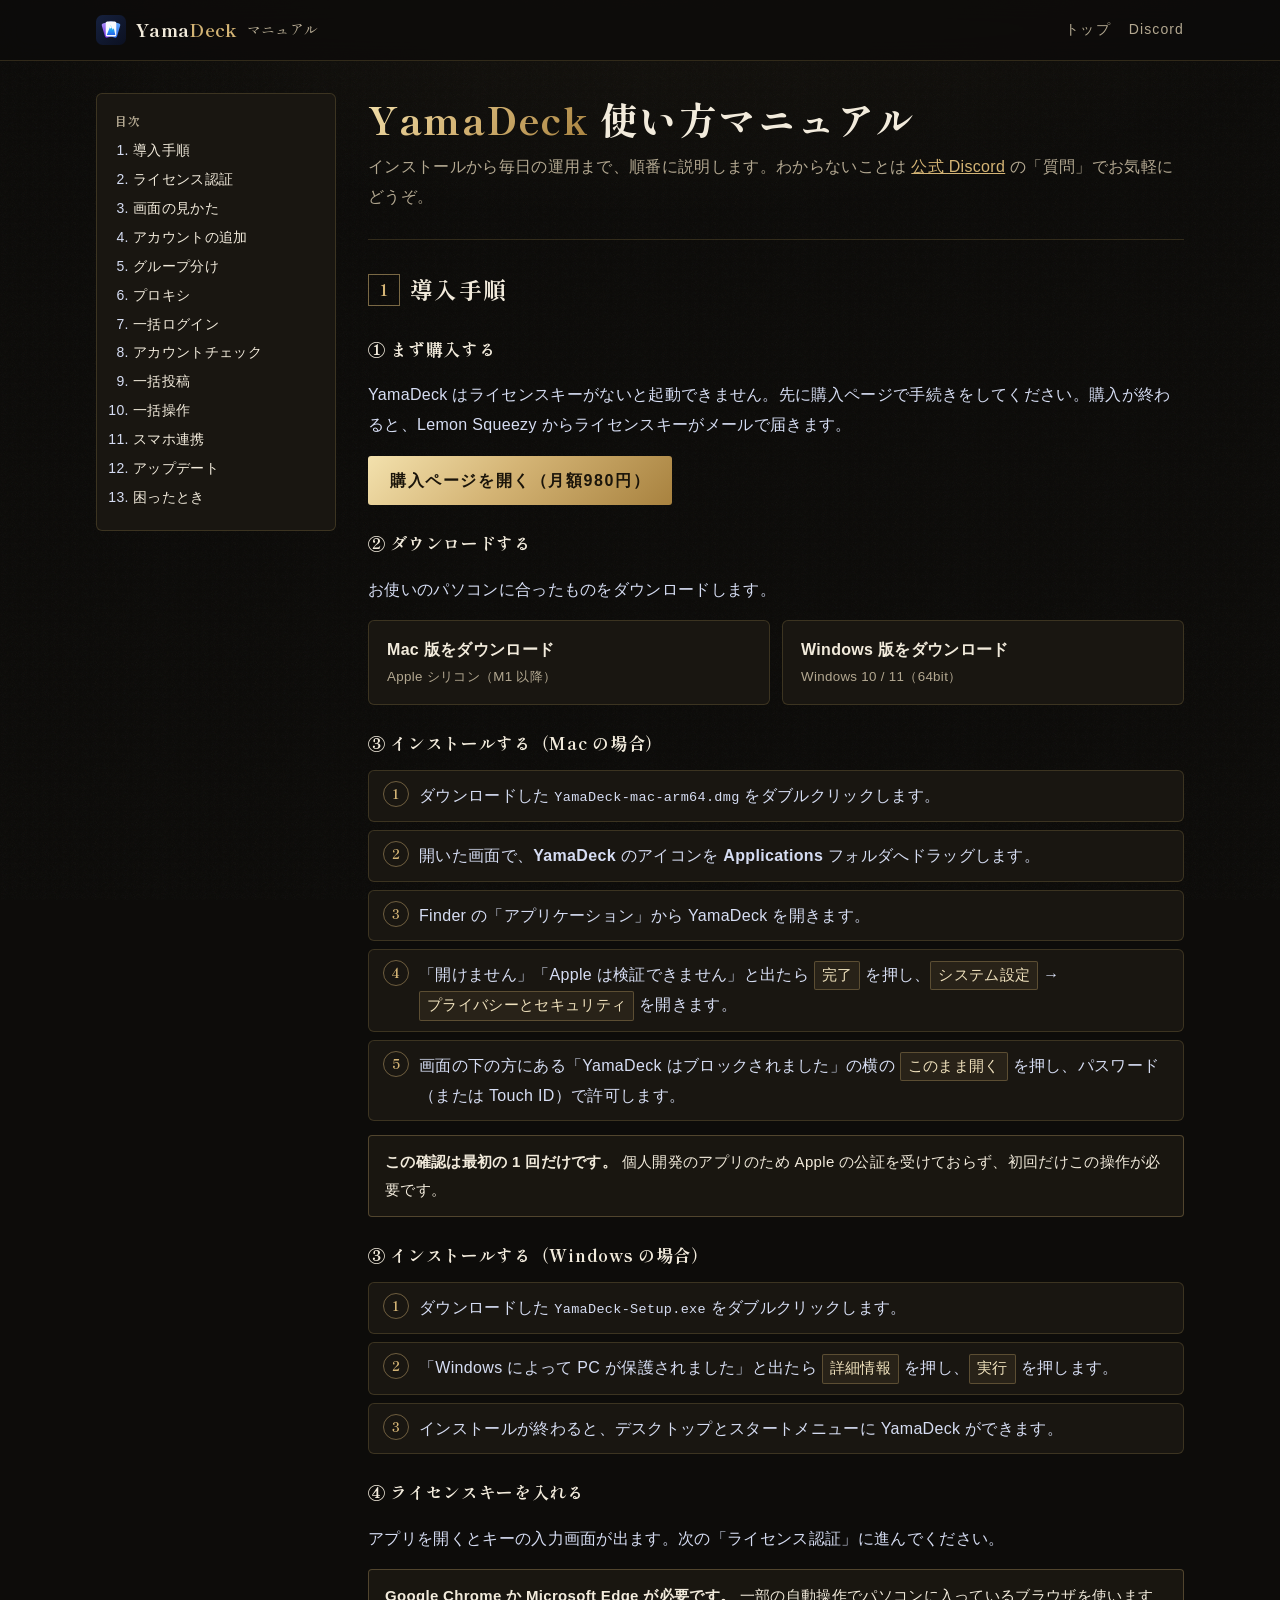
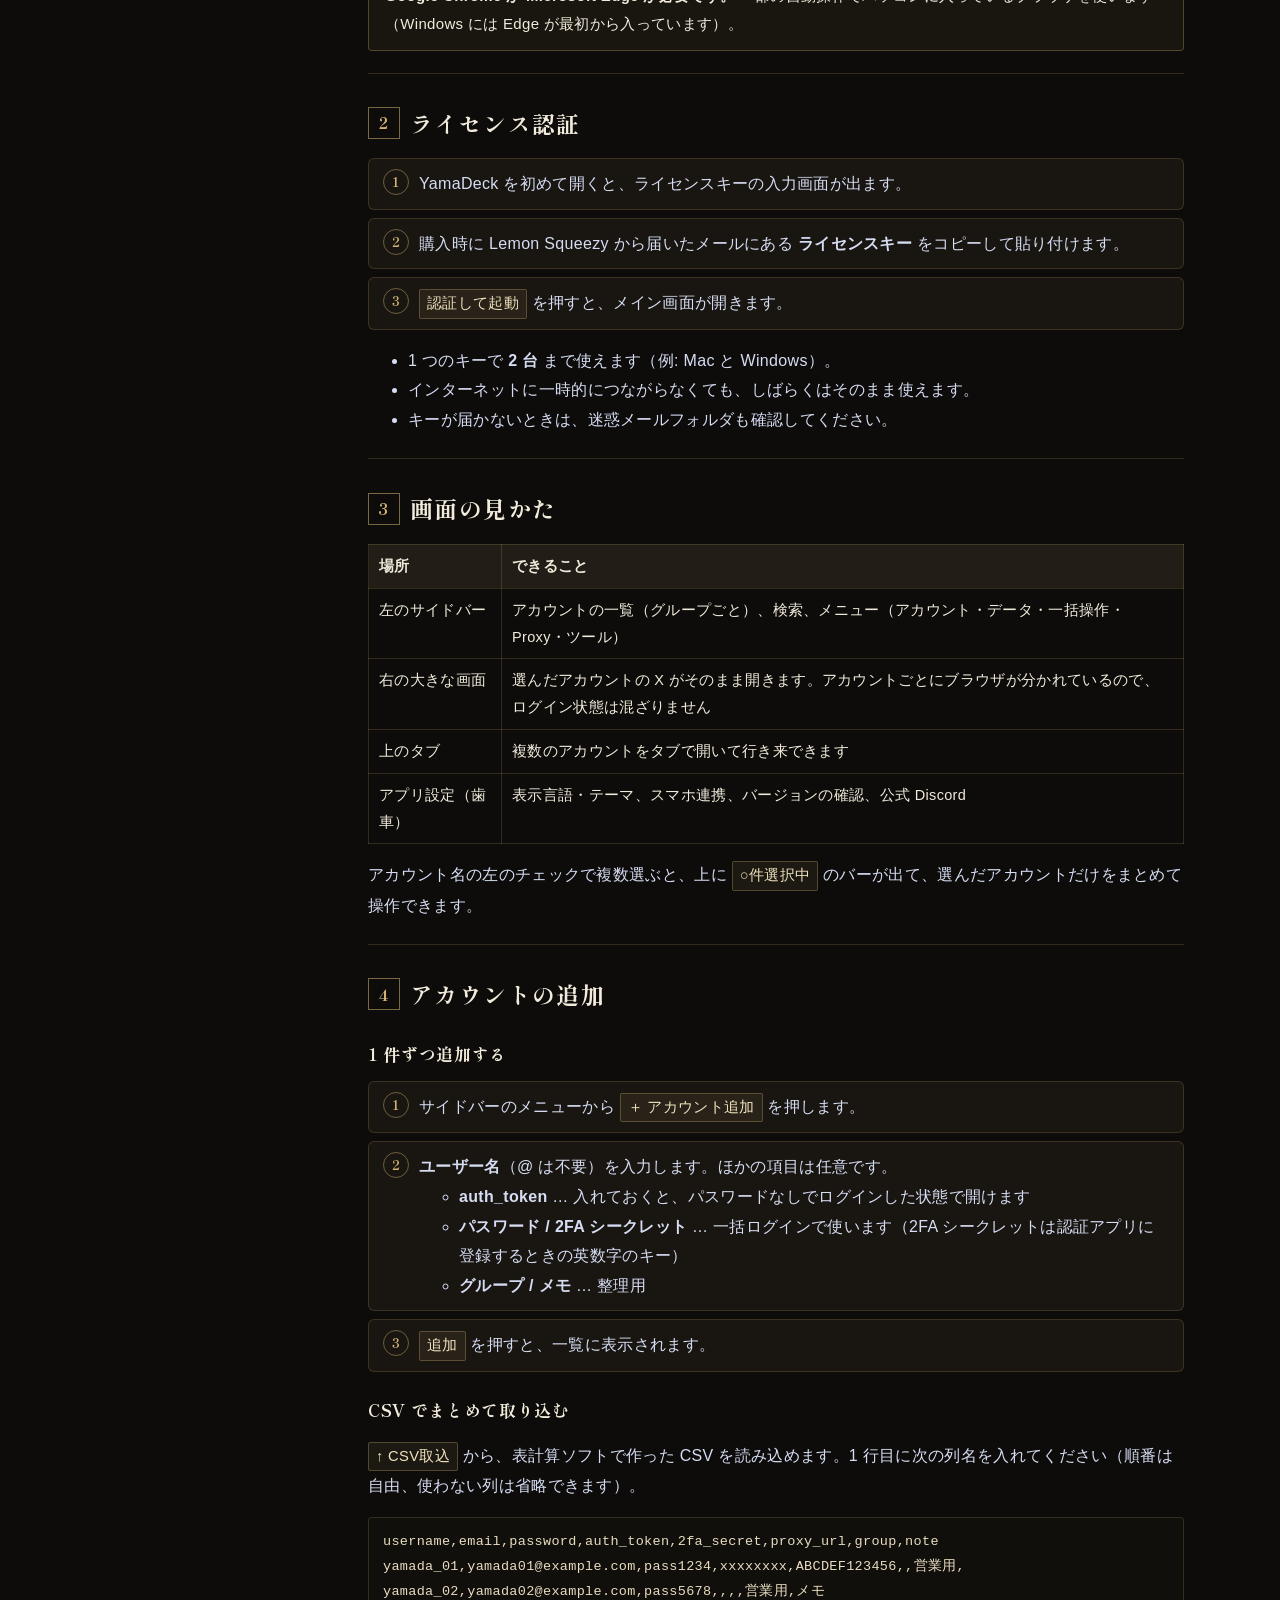
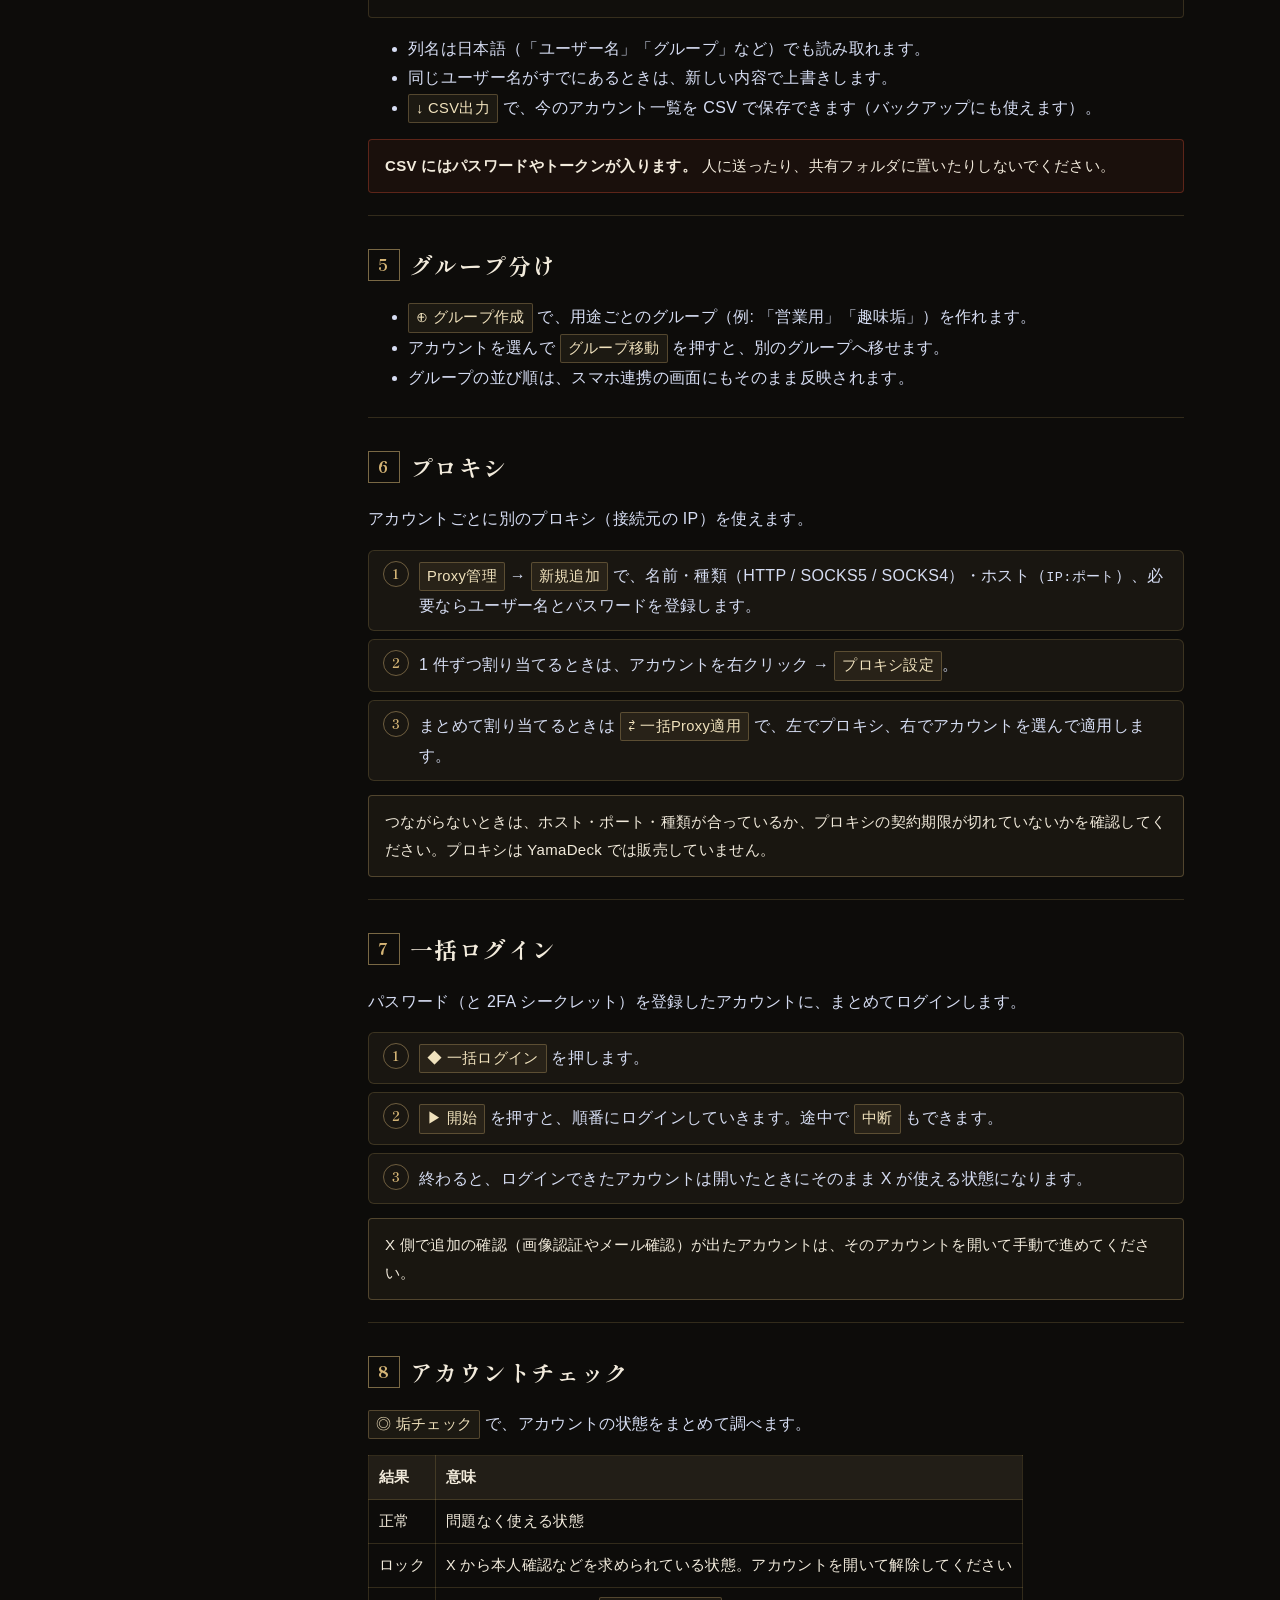
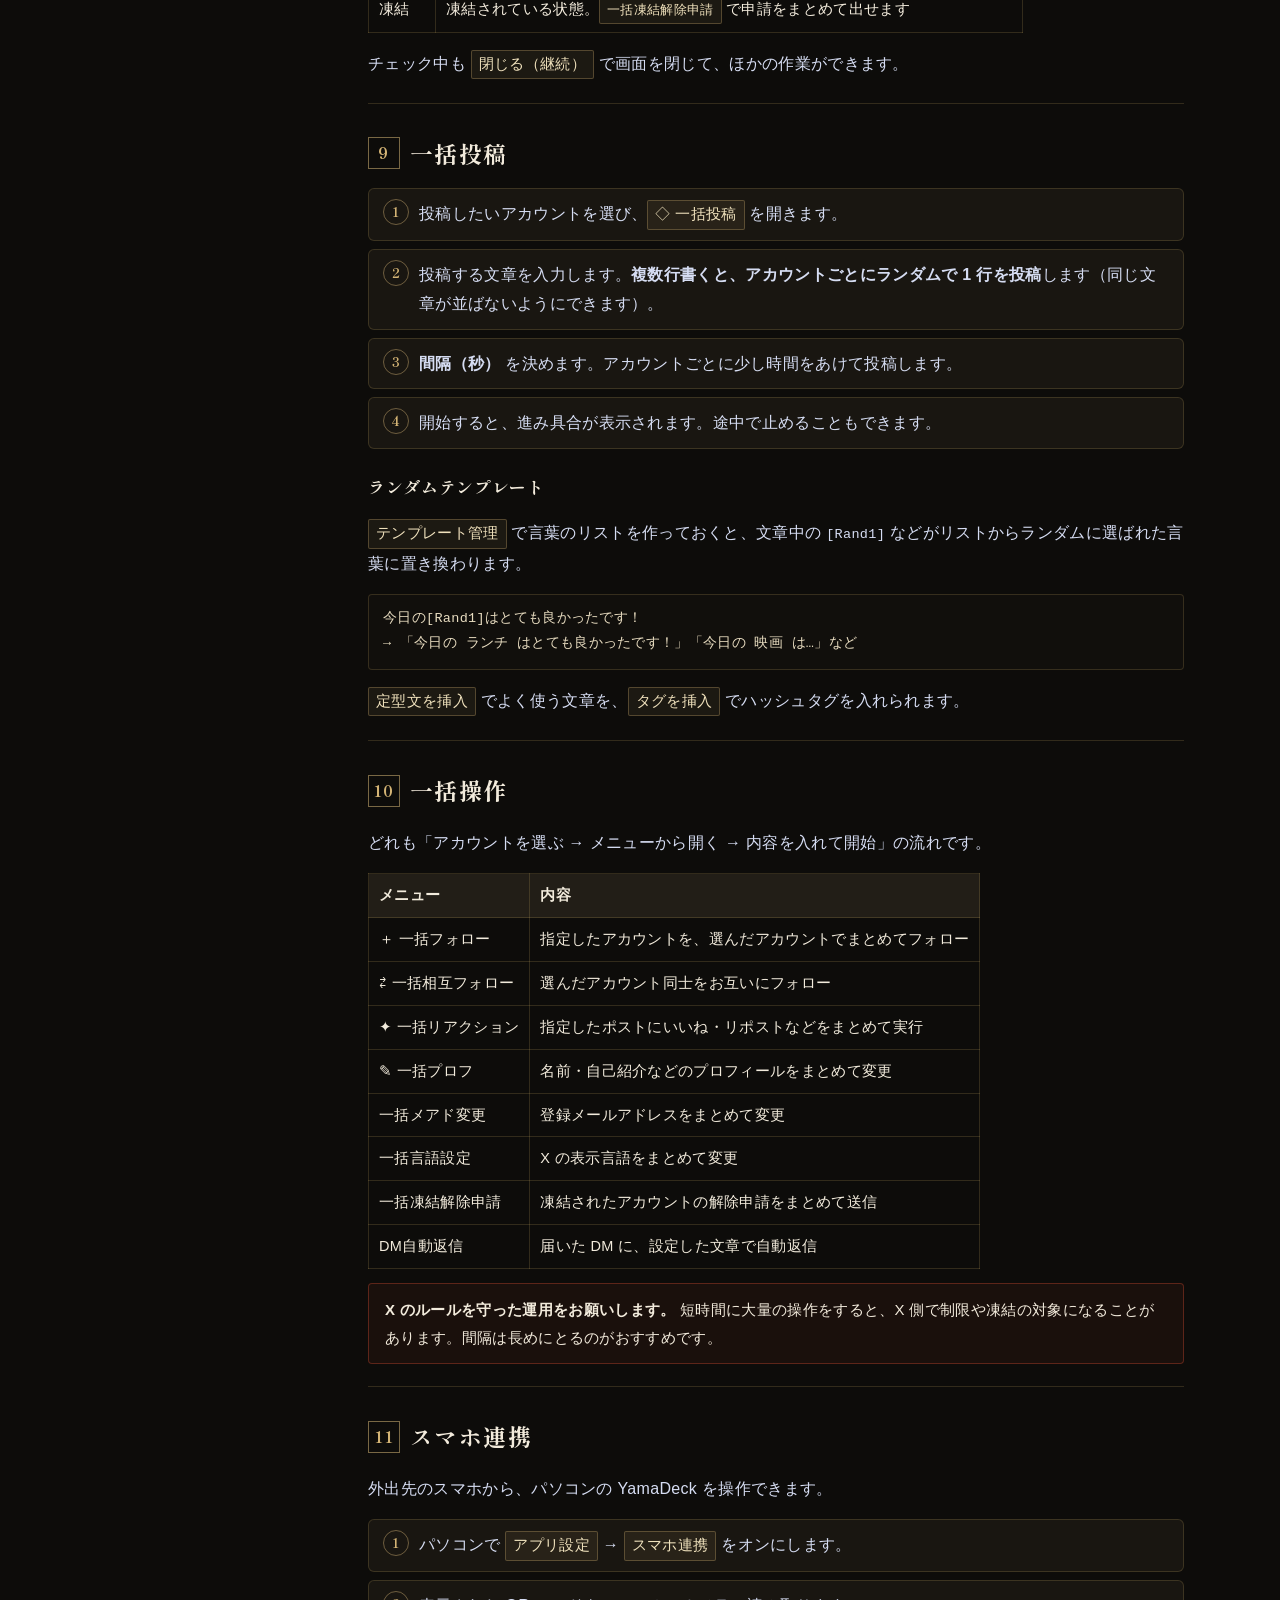
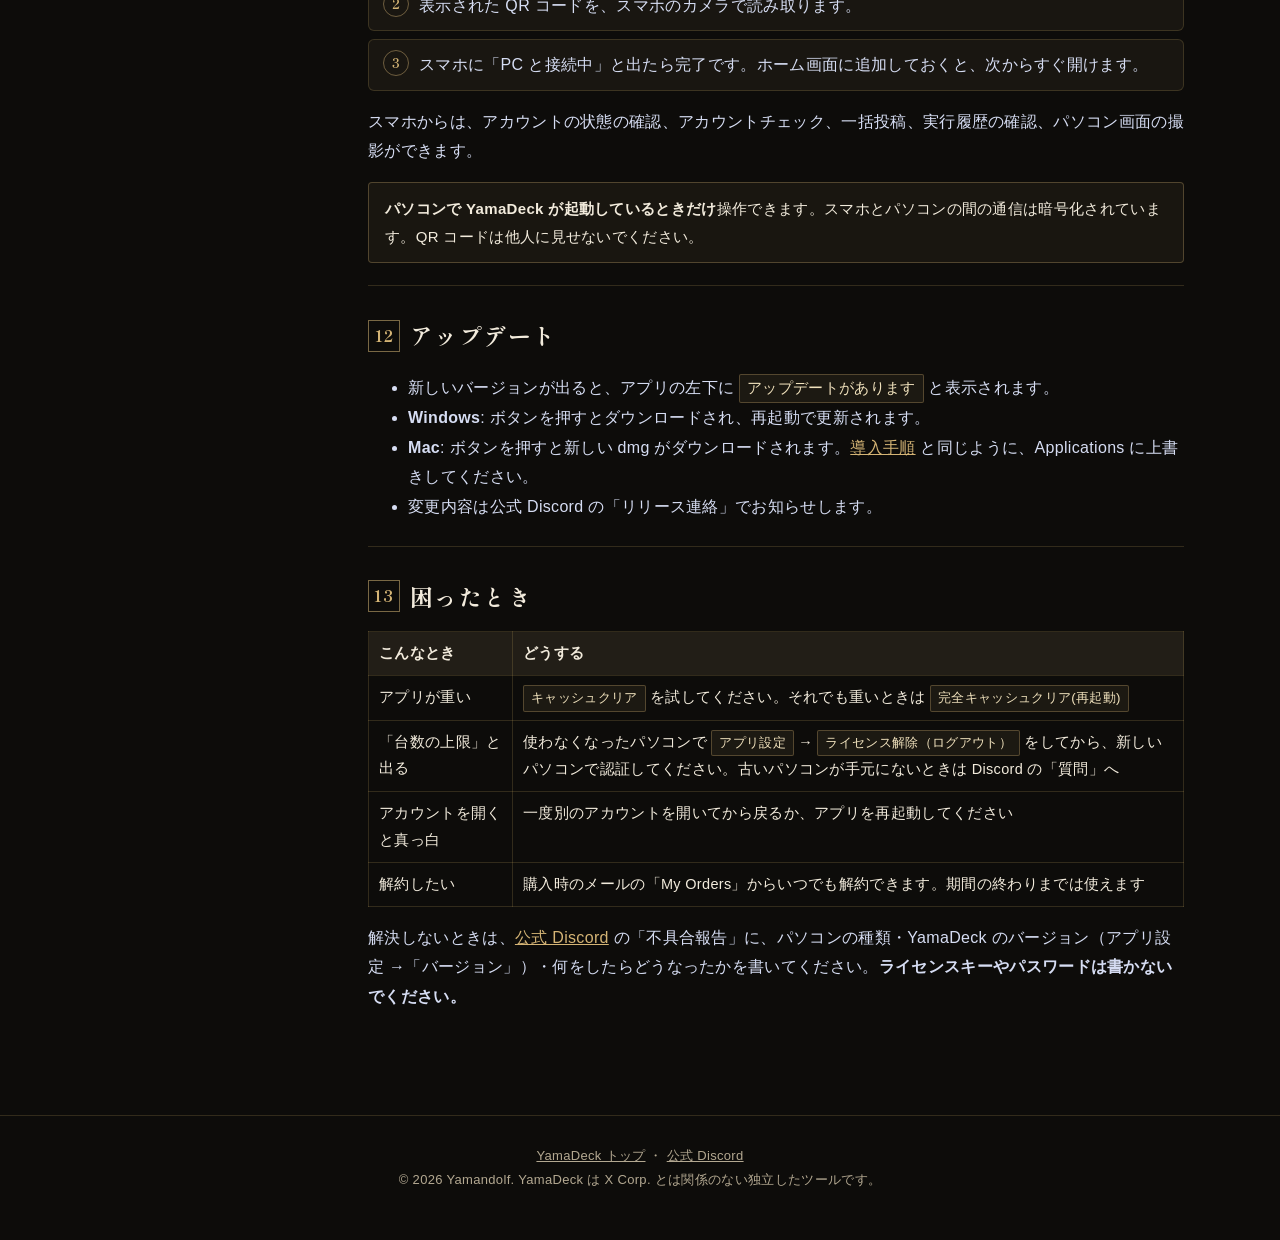
==== commit 8e6119c8: "和風デザインに変更・導入手順を購入からに Co-Authored-By: Claude Opus 5.5 <noreply@anthropic.com>" ====
--- a/manual/index.html
+++ b/manual/index.html
@@ -11,7 +11,7 @@
   <link rel="icon" href="../icon.png" />
   <link rel="preconnect" href="https://fonts.googleapis.com" />
   <link rel="preconnect" href="https://fonts.gstatic.com" crossorigin />
-  <link href="https://fonts.googleapis.com/css2?family=Inter:wght@500;700;800&family=Noto+Sans+JP:wght@400;500;700;900&display=swap" rel="stylesheet" />
+  <link href="https://fonts.googleapis.com/css2?family=Inter:wght@500;700;800&family=Shippori+Mincho+B1:wght@600;700;800&family=Zen+Kaku+Gothic+New:wght@400;500;700&display=swap" rel="stylesheet" />
   <style>
     :root {
       --bg: #0b1020; --panel: #141c36; --panel-2: #1a2342; --line: #263155;
@@ -74,10 +74,12 @@
     @media (min-width: 640px) { .dl { grid-template-columns: 1fr 1fr; } }
     .dl a { display: block; padding: 14px 18px; border-radius: 14px; background: var(--panel); border: 1px solid var(--line); text-decoration: none; color: var(--text); font-weight: 700; }
     .dl a:hover { border-color: var(--blue); }
+    .buy-btn { display: inline-block; padding: 10px 22px; border-radius: 3px; background: var(--grad); color: #1a140a !important; font-weight: 700; text-decoration: none; letter-spacing: .1em; }
     .dl small { display: block; color: var(--sub); font-weight: 400; }
     footer { border-top: 1px solid var(--line); padding: 28px 16px 48px; text-align: center; color: var(--sub); font-size: 13px; }
     footer a { color: var(--sub); }
   </style>
+  <link rel="stylesheet" href="../theme-wa.css" />
 </head>
 <body>
 <header>
@@ -116,13 +118,17 @@
 
     <section id="install">
       <h2><span class="no">1</span>導入手順</h2>
-      <p>まず、お使いのパソコンに合ったものをダウンロードします。</p>
+      <h3>① まず購入する</h3>
+      <p>YamaDeck はライセンスキーがないと起動できません。先に購入ページで手続きをしてください。購入が終わると、Lemon Squeezy からライセンスキーがメールで届きます。</p>
+      <p><a class="buy-btn" href="https://yamandolf.lemonsqueezy.com/checkout/buy/c8f4e047-52f2-4eb7-a67c-2184bd9d6c29">購入ページを開く（月額980円）</a></p>
+      <h3>② ダウンロードする</h3>
+      <p>お使いのパソコンに合ったものをダウンロードします。</p>
       <div class="dl">
         <a href="https://github.com/yamatobusiness/yamadeck-releases/releases/latest/download/YamaDeck-mac-arm64.dmg">Mac 版をダウンロード<small>Apple シリコン（M1 以降）</small></a>
         <a href="https://github.com/yamatobusiness/yamadeck-releases/releases/latest/download/YamaDeck-Setup.exe">Windows 版をダウンロード<small>Windows 10 / 11（64bit）</small></a>
       </div>
 
-      <h3>Mac の場合</h3>
+      <h3>③ インストールする（Mac の場合）</h3>
       <ol class="steps">
         <li>ダウンロードした <code>YamaDeck-mac-arm64.dmg</code> をダブルクリックします。</li>
         <li>開いた画面で、<b>YamaDeck</b> のアイコンを <b>Applications</b> フォルダへドラッグします。</li>
@@ -132,12 +138,14 @@
       </ol>
       <div class="note"><b>この確認は最初の 1 回だけです。</b> 個人開発のアプリのため Apple の公証を受けておらず、初回だけこの操作が必要です。</div>
 
-      <h3>Windows の場合</h3>
+      <h3>③ インストールする（Windows の場合）</h3>
       <ol class="steps">
         <li>ダウンロードした <code>YamaDeck-Setup.exe</code> をダブルクリックします。</li>
         <li>「Windows によって PC が保護されました」と出たら <span class="ui">詳細情報</span> を押し、<span class="ui">実行</span> を押します。</li>
         <li>インストールが終わると、デスクトップとスタートメニューに YamaDeck ができます。</li>
       </ol>
+      <h3>④ ライセンスキーを入れる</h3>
+      <p>アプリを開くとキーの入力画面が出ます。次の「ライセンス認証」に進んでください。</p>
       <div class="note"><b>Google Chrome か Microsoft Edge が必要です。</b> 一部の自動操作でパソコンに入っているブラウザを使います（Windows には Edge が最初から入っています）。</div>
     </section>
 
--- a/theme-wa.css
+++ b/theme-wa.css
@@ -0,0 +1,141 @@
+/* 和風テーマ（紹介ページ・マニュアル共通）
+   墨の地に金と朱。見出しは明朝、本文は角ゴシック。各ページの基本スタイルの後に読み込んで上書きする。 */
+:root {
+  --bg: #0d0c0a;
+  --bg-2: #14120e;
+  --panel: #191611;
+  --panel-2: #221e17;
+  --line: rgba(201, 169, 97, .2);
+  --text: #f2ebdc;
+  --sub: #b3a891;
+  --blue: #d4b475;          /* 旧アクセント色 → 金 */
+  --blue-d: #a8823f;
+  --violet: #c9a961;
+  --cyan: #e8d29e;
+  --green: #c9a961;
+  --amber: #d98b5f;
+  --shu: #c0462d;           /* 朱 */
+  --gold: #d4b475;
+  --grad: linear-gradient(135deg, #f3e1ad 0%, #d4b475 45%, #a8823f 100%);
+  --radius: 6px;
+  --mincho: "Shippori Mincho B1", "Hiragino Mincho ProN", "Yu Mincho", serif;
+  --gothic: "Zen Kaku Gothic New", "Hiragino Sans", "Yu Gothic", sans-serif;
+}
+
+body {
+  font-family: var(--gothic);
+  background:
+    radial-gradient(1200px 600px at 50% -200px, rgba(212, 180, 117, .08), transparent 70%),
+    var(--bg);
+  letter-spacing: .02em;
+}
+/* 和紙のような細かい粒子 */
+body::before {
+  content: ""; position: fixed; inset: 0; pointer-events: none; z-index: 0; opacity: .05;
+  background-image: url("data:image/svg+xml,%3Csvg xmlns='http://www.w3.org/2000/svg' width='160' height='160'%3E%3Cfilter id='n'%3E%3CfeTurbulence baseFrequency='.9' numOctaves='2' stitchTiles='stitch'/%3E%3C/filter%3E%3Crect width='100%25' height='100%25' filter='url(%23n)'/%3E%3C/svg%3E");
+}
+header, main, footer, .layout { position: relative; z-index: 1; }
+
+h1, h2, h3, .brand, .price, .plan, summary, .toc b {
+  font-family: var(--mincho);
+}
+h1 { font-weight: 800; letter-spacing: .04em; line-height: 1.35; }
+h2 { font-weight: 700; letter-spacing: .06em; }
+h3 { font-weight: 700; letter-spacing: .04em; }
+h1 .g {
+  background: var(--grad); -webkit-background-clip: text; background-clip: text; color: transparent;
+}
+
+/* ヘッダー */
+header { background: rgba(13, 12, 10, .82); border-bottom: 1px solid var(--line); }
+.brand b { color: var(--gold); }
+.nav-links a { letter-spacing: .08em; }
+
+/* ボタン */
+.btn { border-radius: 3px; letter-spacing: .12em; font-family: var(--mincho); font-weight: 700; }
+.btn-primary { background: var(--grad); color: #1a140a; box-shadow: 0 10px 30px rgba(212, 180, 117, .18); }
+.btn-primary:hover { box-shadow: 0 14px 40px rgba(212, 180, 117, .32); }
+.btn-ghost { border: 1px solid rgba(212, 180, 117, .45); color: var(--text); background: transparent; }
+.btn-ghost:hover { background: rgba(212, 180, 117, .08); }
+
+/* ヒーロー：青海波を薄く敷く */
+.hero::before {
+  inset: 0 -10% auto; height: 100%;
+  background:
+    radial-gradient(closest-side at 50% 30%, rgba(212, 180, 117, .12), transparent 75%),
+    url("data:image/svg+xml,%3Csvg xmlns='http://www.w3.org/2000/svg' width='80' height='40' viewBox='0 0 80 40'%3E%3Cg fill='none' stroke='%23d4b475' stroke-opacity='.10' stroke-width='1'%3E%3Cpath d='M0 40a40 40 0 0 1 80 0M10 40a30 30 0 0 1 60 0M20 40a20 20 0 0 1 40 0M30 40a10 10 0 0 1 20 0M-40 20a40 40 0 0 1 80 0M-30 20a30 30 0 0 1 60 0M-20 20a20 20 0 0 1 40 0M-10 20a10 10 0 0 1 20 0M40 20a40 40 0 0 1 80 0M50 20a30 30 0 0 1 60 0M60 20a20 20 0 0 1 40 0M70 20a10 10 0 0 1 20 0'/%3E%3C/g%3E%3C/svg%3E");
+  -webkit-mask-image: linear-gradient(to bottom, #000 0%, transparent 85%);
+          mask-image: linear-gradient(to bottom, #000 0%, transparent 85%);
+}
+.pill { border-radius: 2px; border-color: rgba(212, 180, 117, .4); color: var(--gold); letter-spacing: .15em; font-family: var(--mincho); }
+.pill i { background: var(--shu); box-shadow: 0 0 10px rgba(192, 70, 45, .8); border-radius: 0; transform: rotate(45deg); width: 7px; height: 7px; }
+.lead { letter-spacing: .06em; line-height: 2.1; }
+
+/* アプリ画面のイメージ */
+.mock { border-radius: 8px; border-color: var(--line); background: var(--panel); box-shadow: 0 40px 100px rgba(0, 0, 0, .6), 0 0 0 1px rgba(212, 180, 117, .06); }
+.mock-bar { background: #110f0c; }
+.mock-side { background: #15130f; }
+.mock-main { background: #100e0b; }
+.mock-acc.on { background: rgba(212, 180, 117, .12); outline-color: rgba(212, 180, 117, .4); }
+.mock-url, .mock-stats div { background: var(--panel-2); }
+.sk .ln i { background: #2a251c; }
+.sk .ln i:first-child { background: #3a3324; }
+
+/* セクション見出し：英字の小見出しを金の細線で挟む */
+.eyebrow {
+  display: inline-flex; align-items: center; gap: 14px;
+  color: var(--gold); font-family: var(--mincho); letter-spacing: .4em; font-weight: 600;
+}
+.eyebrow::before, .eyebrow::after { content: ""; width: 36px; height: 1px; background: linear-gradient(90deg, transparent, var(--gold)); }
+.eyebrow::after { background: linear-gradient(90deg, var(--gold), transparent); }
+
+/* カード類 */
+.feat, .uc, .step, .install-card, details, .dl a, .final, .aff, .toc, ol.steps > li, .dl-card {
+  border-radius: var(--radius); border-color: var(--line);
+}
+.feat { background: linear-gradient(180deg, rgba(212, 180, 117, .04), transparent 60%), var(--panel); }
+.feat:hover { border-color: rgba(212, 180, 117, .5); }
+.feat .ic { border-radius: 4px; background: rgba(212, 180, 117, .1); color: var(--gold); border: 1px solid rgba(212, 180, 117, .25); }
+.feat li { border-radius: 2px; background: rgba(212, 180, 117, .08); color: #e6d6ad; }
+.uc-tag { border-radius: 2px; background: rgba(192, 70, 45, .14); color: #e6907a; letter-spacing: .1em; }
+
+/* 手順の番号は漢数字 */
+.step::before {
+  content: counter(s, cjk-ideographic); border-radius: 0; width: 40px; height: 40px;
+  background: transparent; color: var(--gold); border: 1px solid rgba(212, 180, 117, .55);
+  font-family: var(--mincho); font-size: 18px;
+}
+.step h3 { margin-top: 6px; }
+
+/* 料金 */
+.price-card {
+  border-radius: 6px; border-width: 1px;
+  background: linear-gradient(var(--panel), var(--panel)) padding-box, var(--grad) border-box;
+  box-shadow: 0 30px 80px rgba(0, 0, 0, .5), 0 0 60px rgba(212, 180, 117, .08);
+}
+.price { font-family: var(--mincho); letter-spacing: .02em; }
+.check li::before {
+  border-radius: 0; width: 8px; height: 8px; margin: 9px 6px 0; transform: rotate(45deg); background: var(--gold);
+}
+.dl a:hover { border-color: rgba(212, 180, 117, .6); }
+summary::after { color: var(--gold); }
+
+.final {
+  background:
+    radial-gradient(closest-side at 50% 0%, rgba(212, 180, 117, .14), transparent),
+    var(--bg-2);
+}
+footer { border-top: 1px solid var(--line); }
+
+/* ── マニュアル ── */
+h2 .no {
+  border-radius: 0; background: transparent; color: var(--gold);
+  border: 1px solid rgba(212, 180, 117, .55); font-family: var(--mincho);
+}
+ol.steps > li::before { color: var(--gold); border-color: rgba(212, 180, 117, .45); background: transparent; font-family: var(--mincho); }
+.ui { border-radius: 2px; background: rgba(212, 180, 117, .08); border-color: rgba(212, 180, 117, .3); color: #f0e2bd; }
+.note { background: rgba(212, 180, 117, .06); border-color: rgba(212, 180, 117, .3); border-radius: 4px; }
+.warn { background: rgba(192, 70, 45, .08); border-color: rgba(192, 70, 45, .4); border-radius: 4px; }
+pre { background: #110f0c; border-color: var(--line); color: #e8dcc0; border-radius: 4px; }
+th { background: var(--panel-2); }
+.toc a:hover { color: var(--gold); }
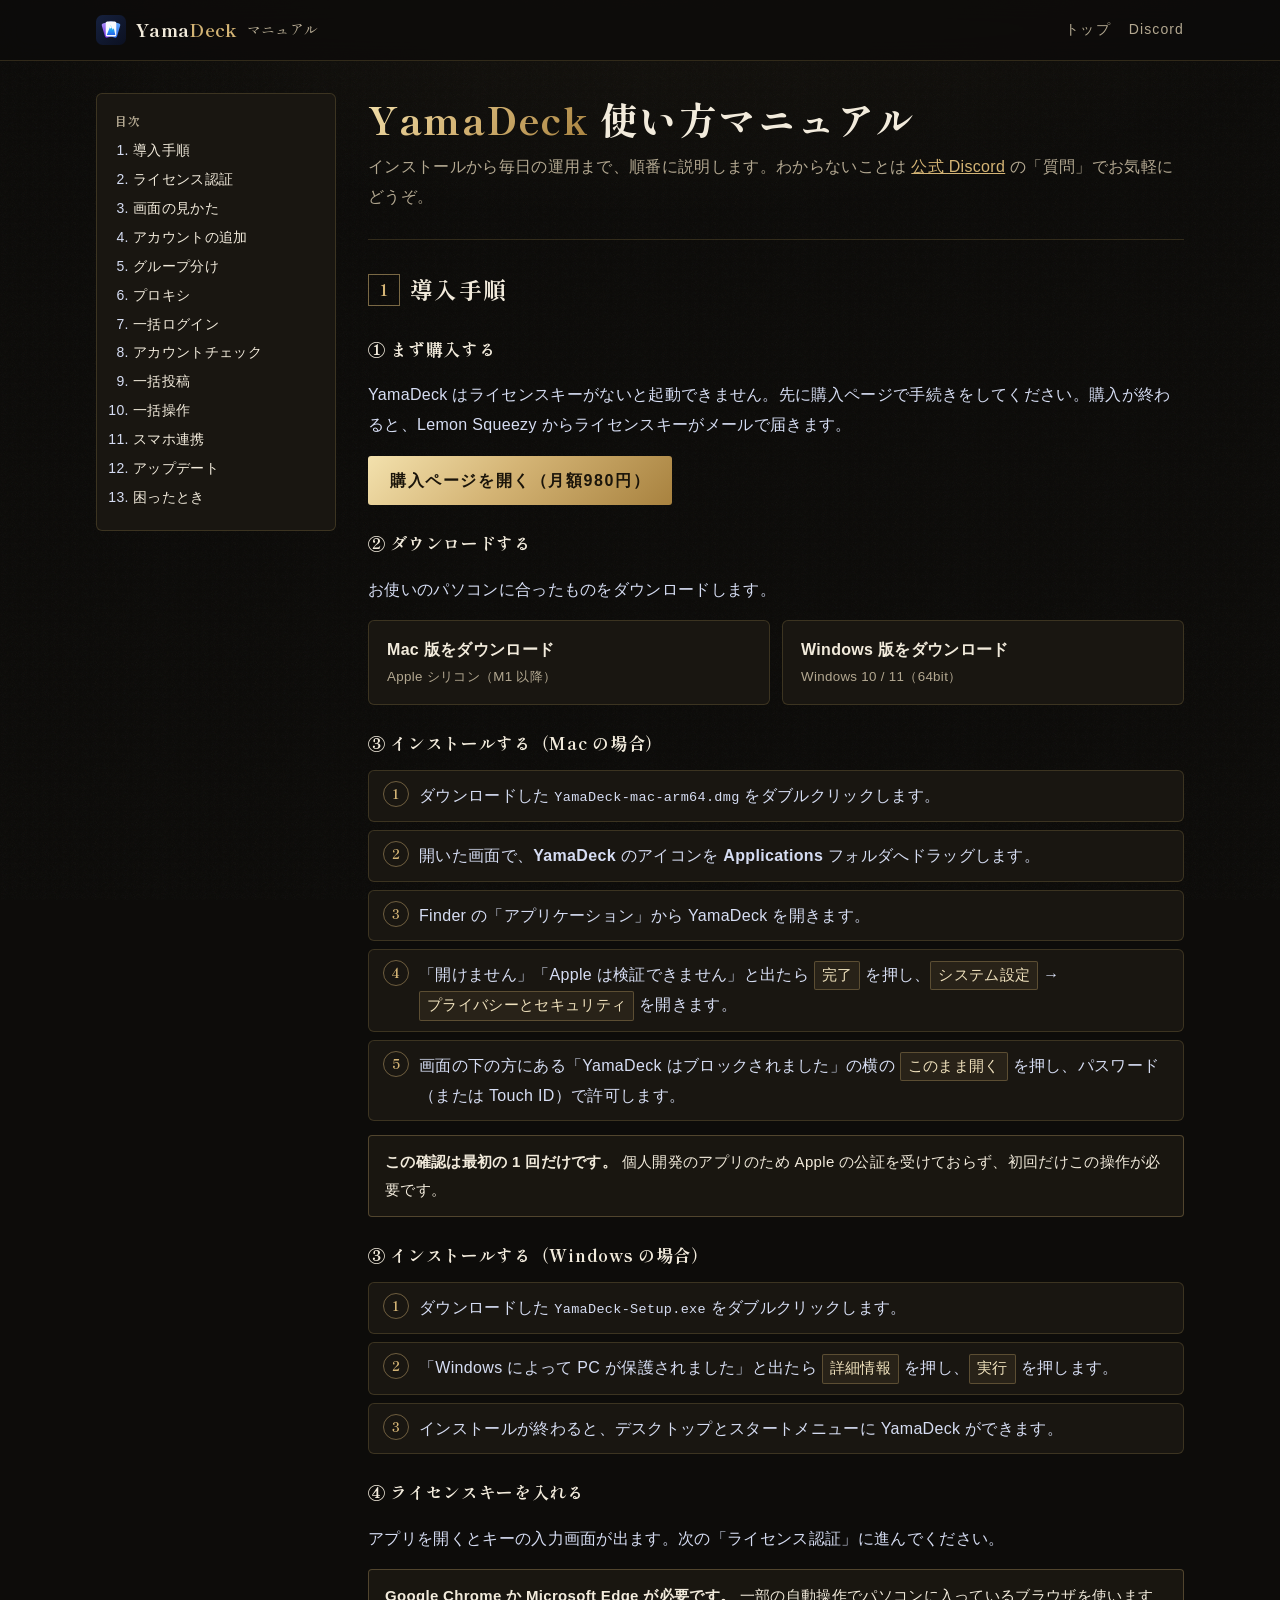
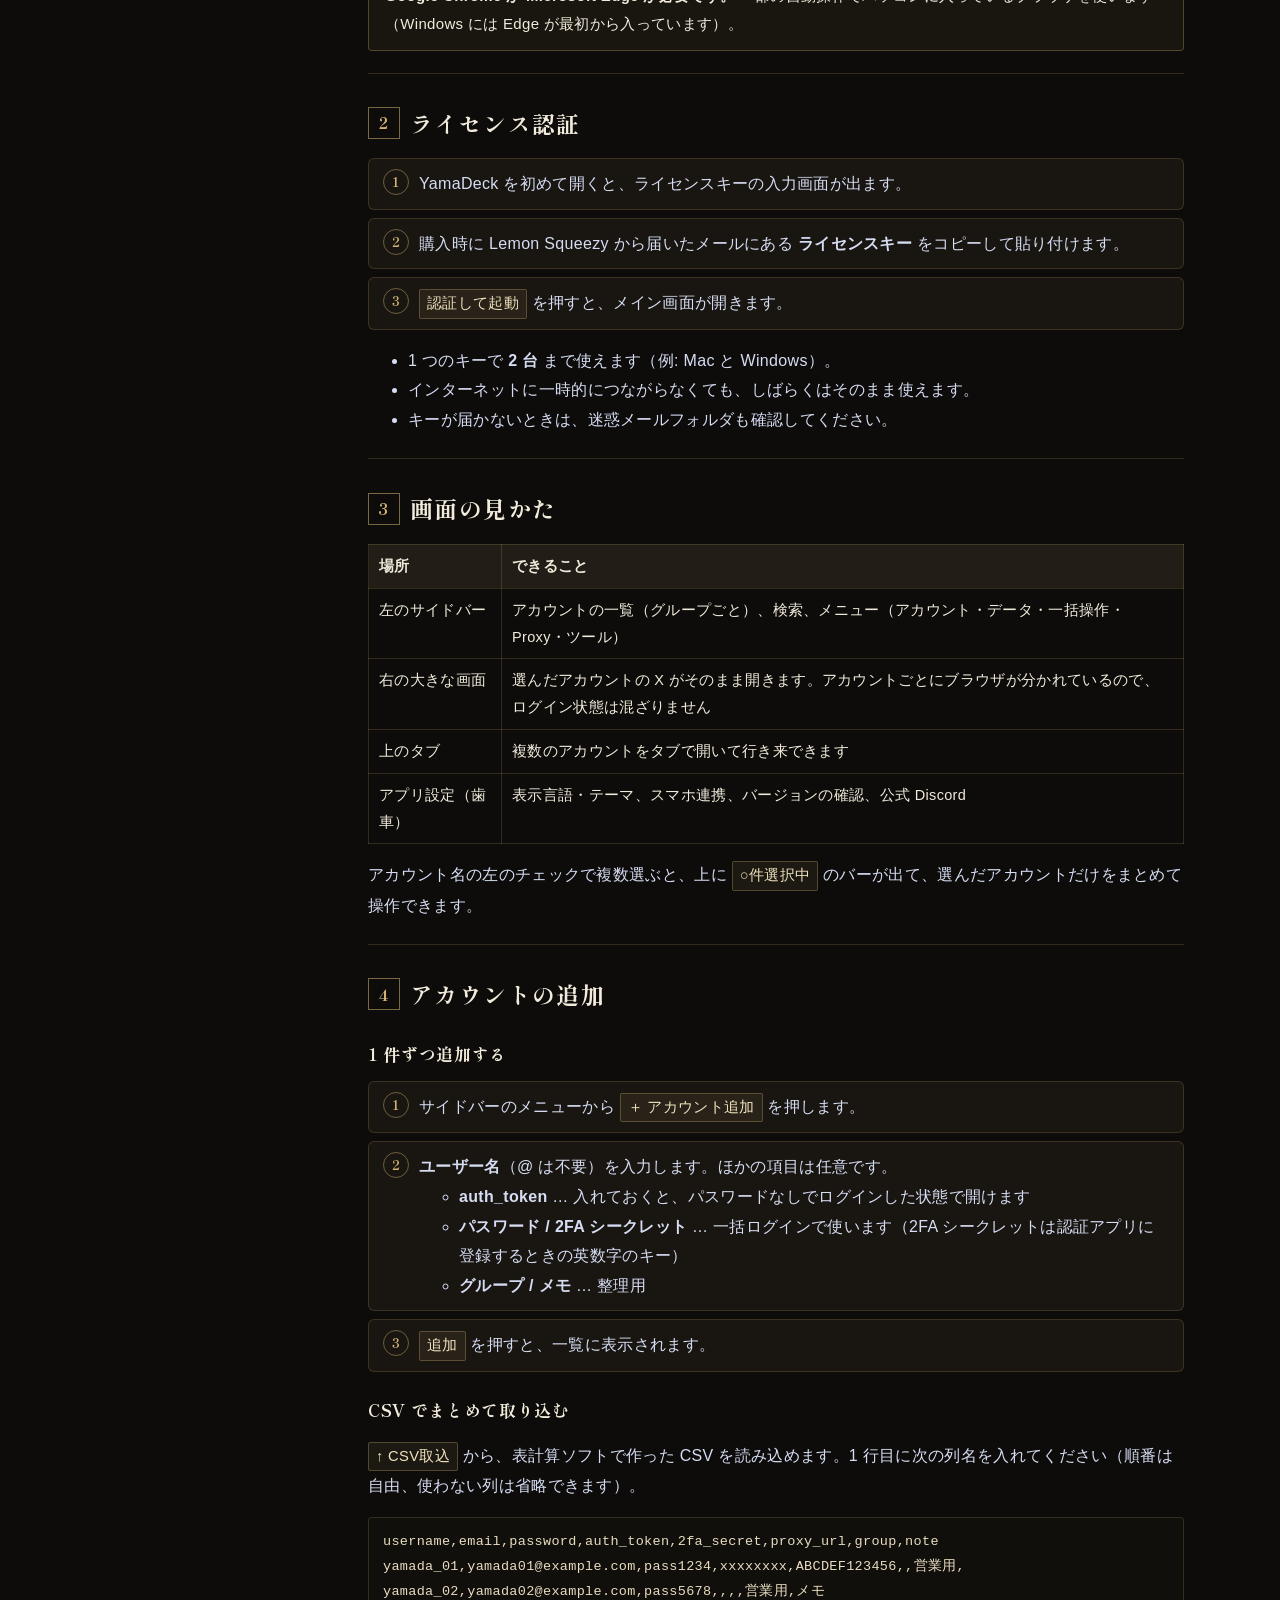
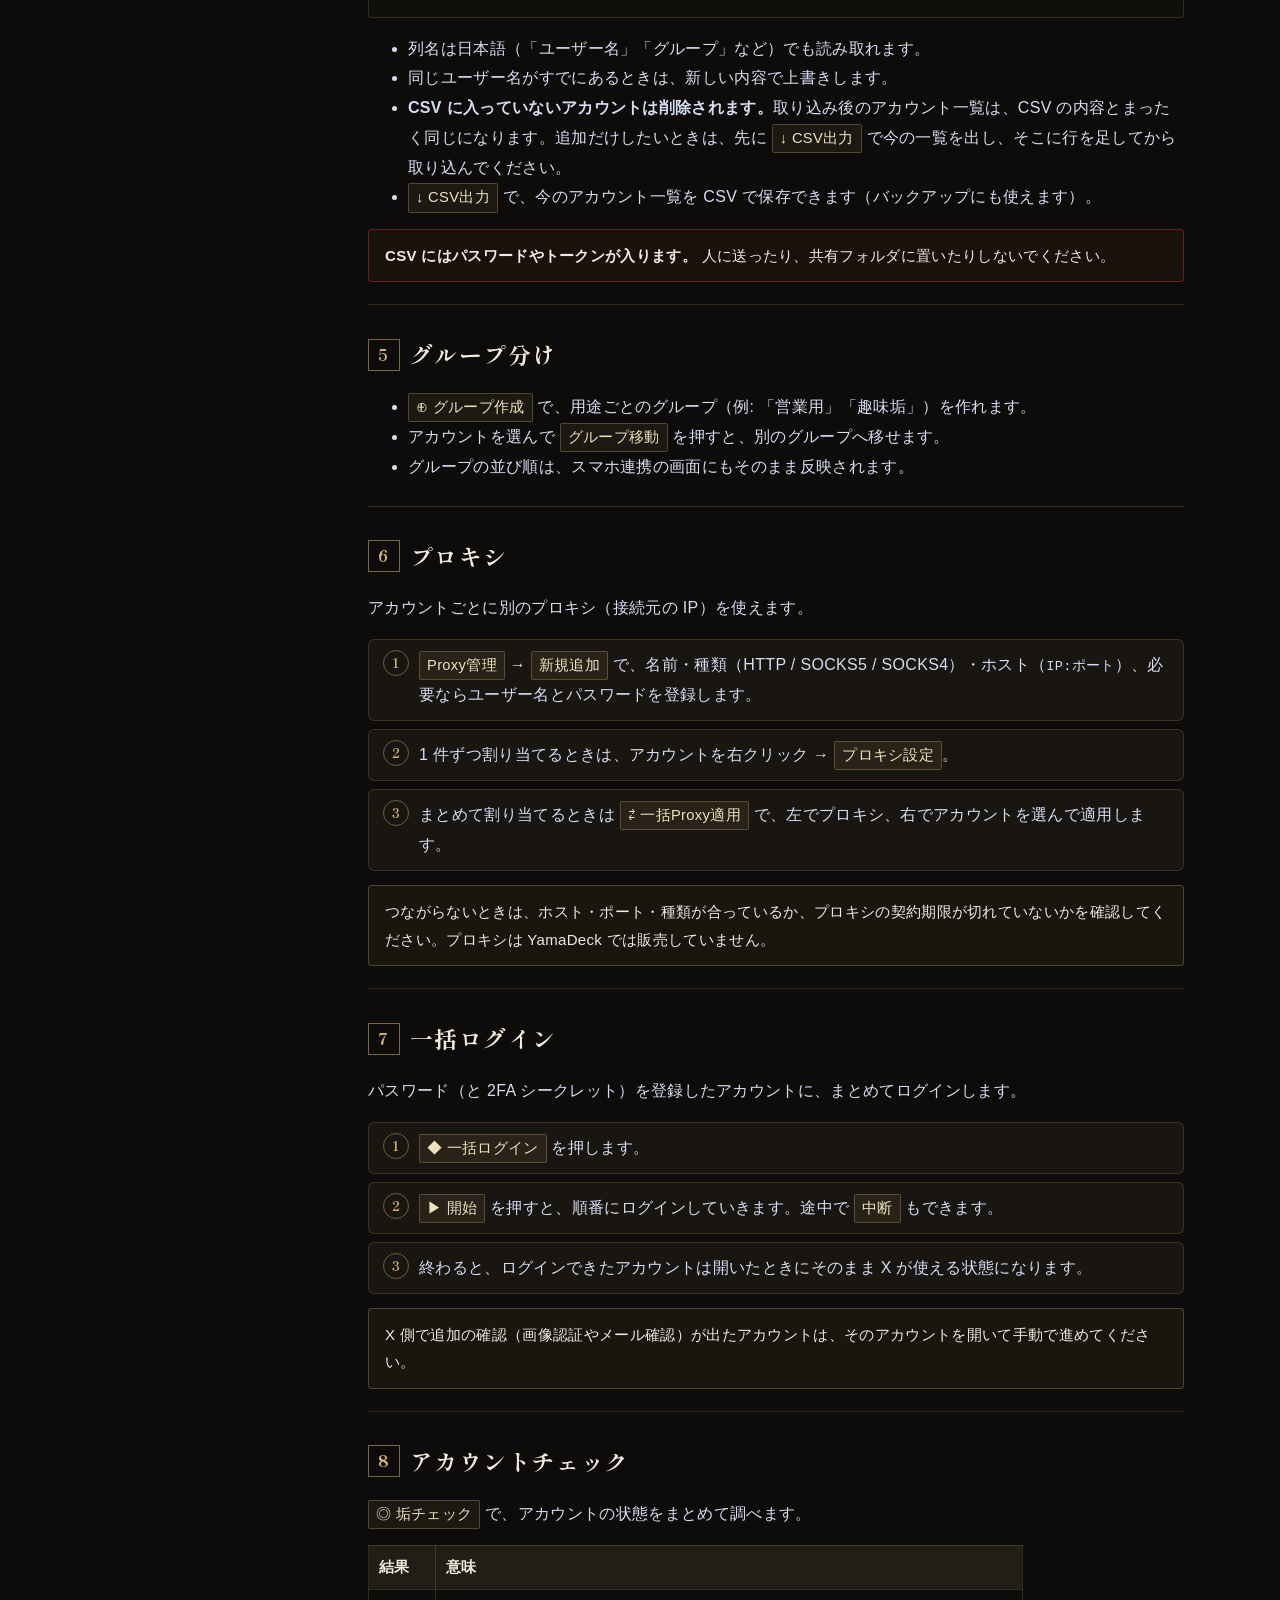
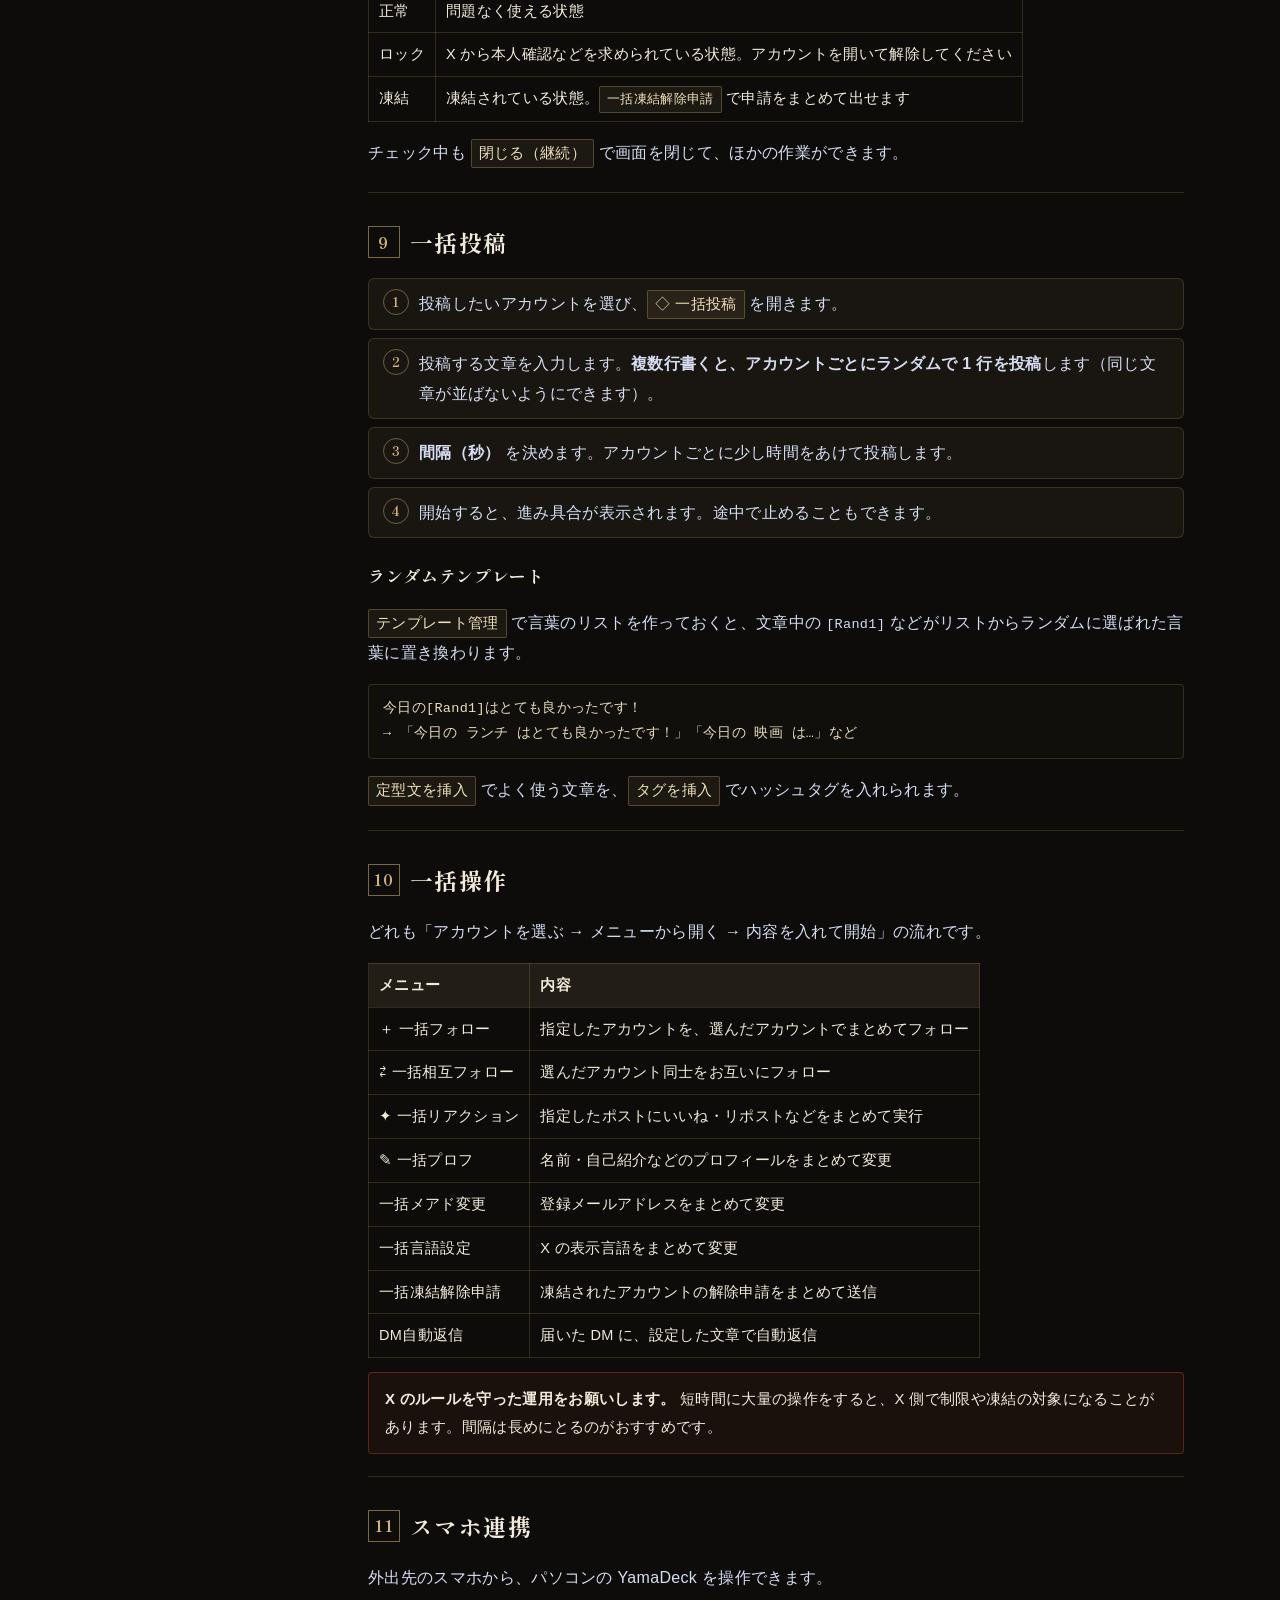
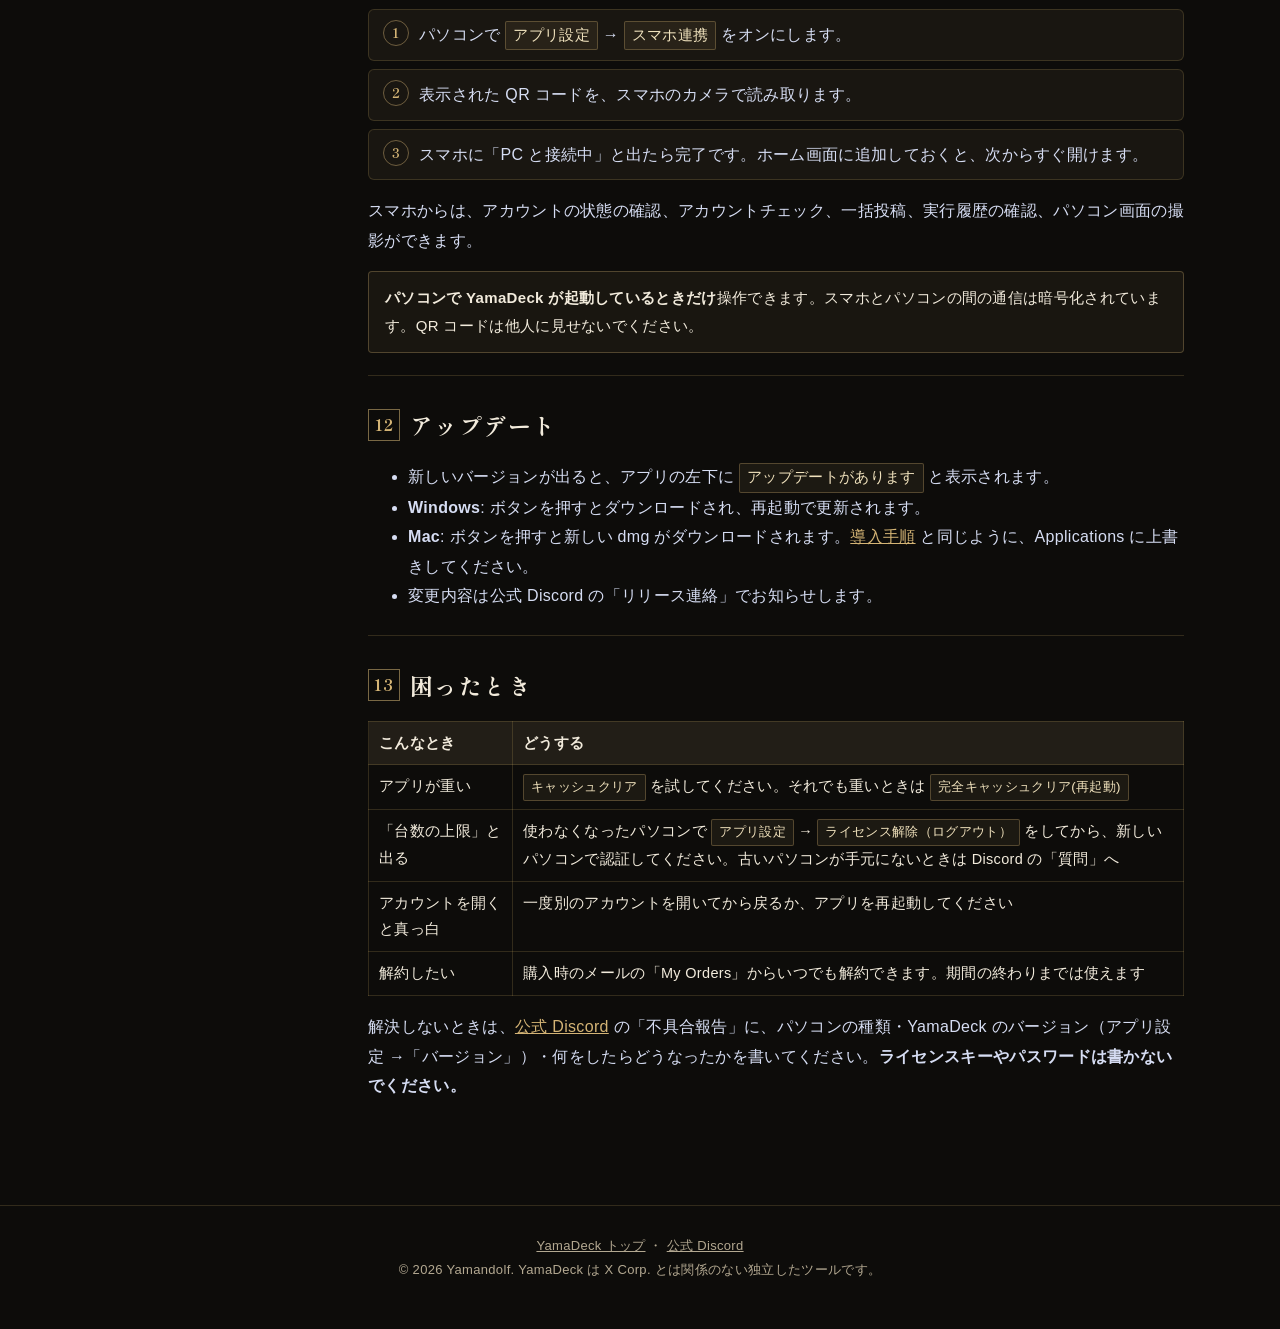
==== commit 6fcaccc0: "マニュアル: CSV 取込で一覧にないアカウントが消えることを明記 Co-Authored-By: Claude Opus 5.5 <noreply@anthropic.com>" ====
--- a/manual/index.html
+++ b/manual/index.html
@@ -198,6 +198,7 @@
       <ul>
         <li>列名は日本語（「ユーザー名」「グループ」など）でも読み取れます。</li>
         <li>同じユーザー名がすでにあるときは、新しい内容で上書きします。</li>
+        <li><b>CSV に入っていないアカウントは削除されます。</b>取り込み後のアカウント一覧は、CSV の内容とまったく同じになります。追加だけしたいときは、先に <span class="ui">↓ CSV出力</span> で今の一覧を出し、そこに行を足してから取り込んでください。</li>
         <li><span class="ui">↓ CSV出力</span> で、今のアカウント一覧を CSV で保存できます（バックアップにも使えます）。</li>
       </ul>
       <div class="warn"><b>CSV にはパスワードやトークンが入ります。</b> 人に送ったり、共有フォルダに置いたりしないでください。</div>
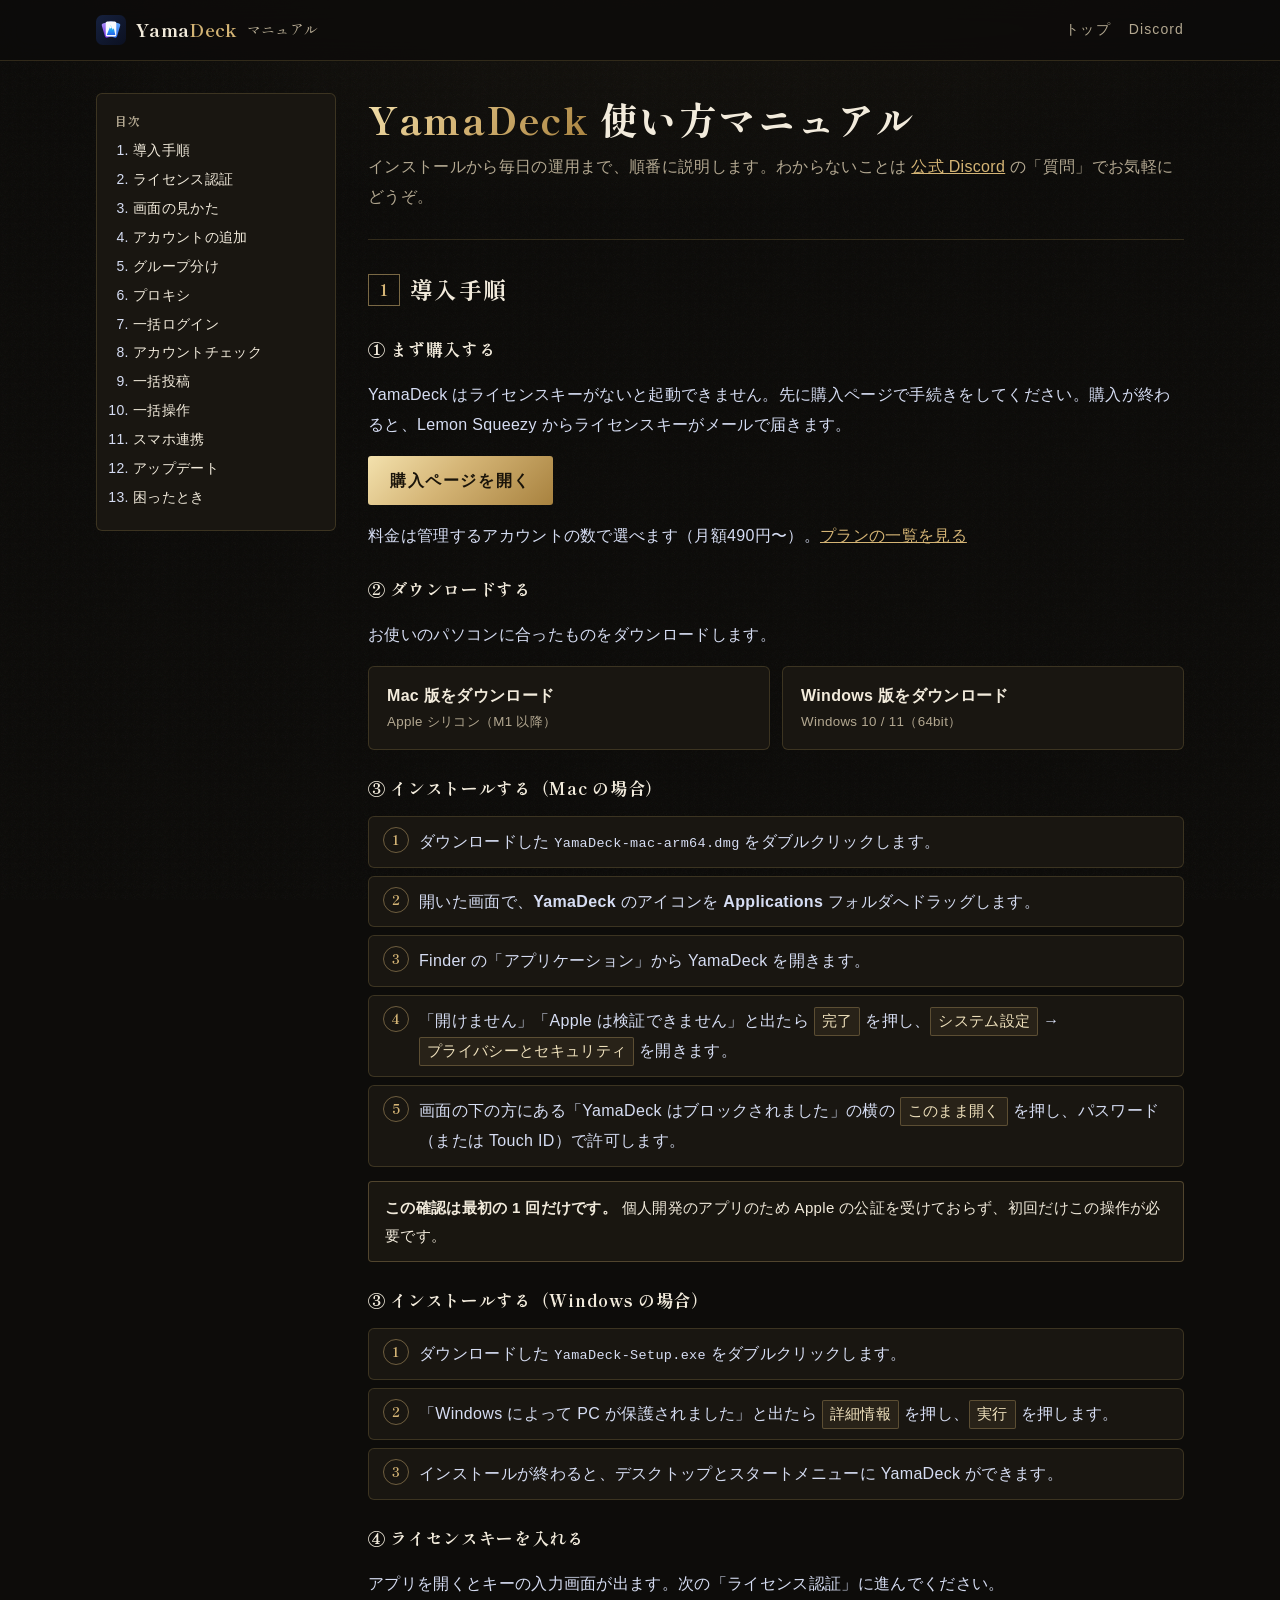
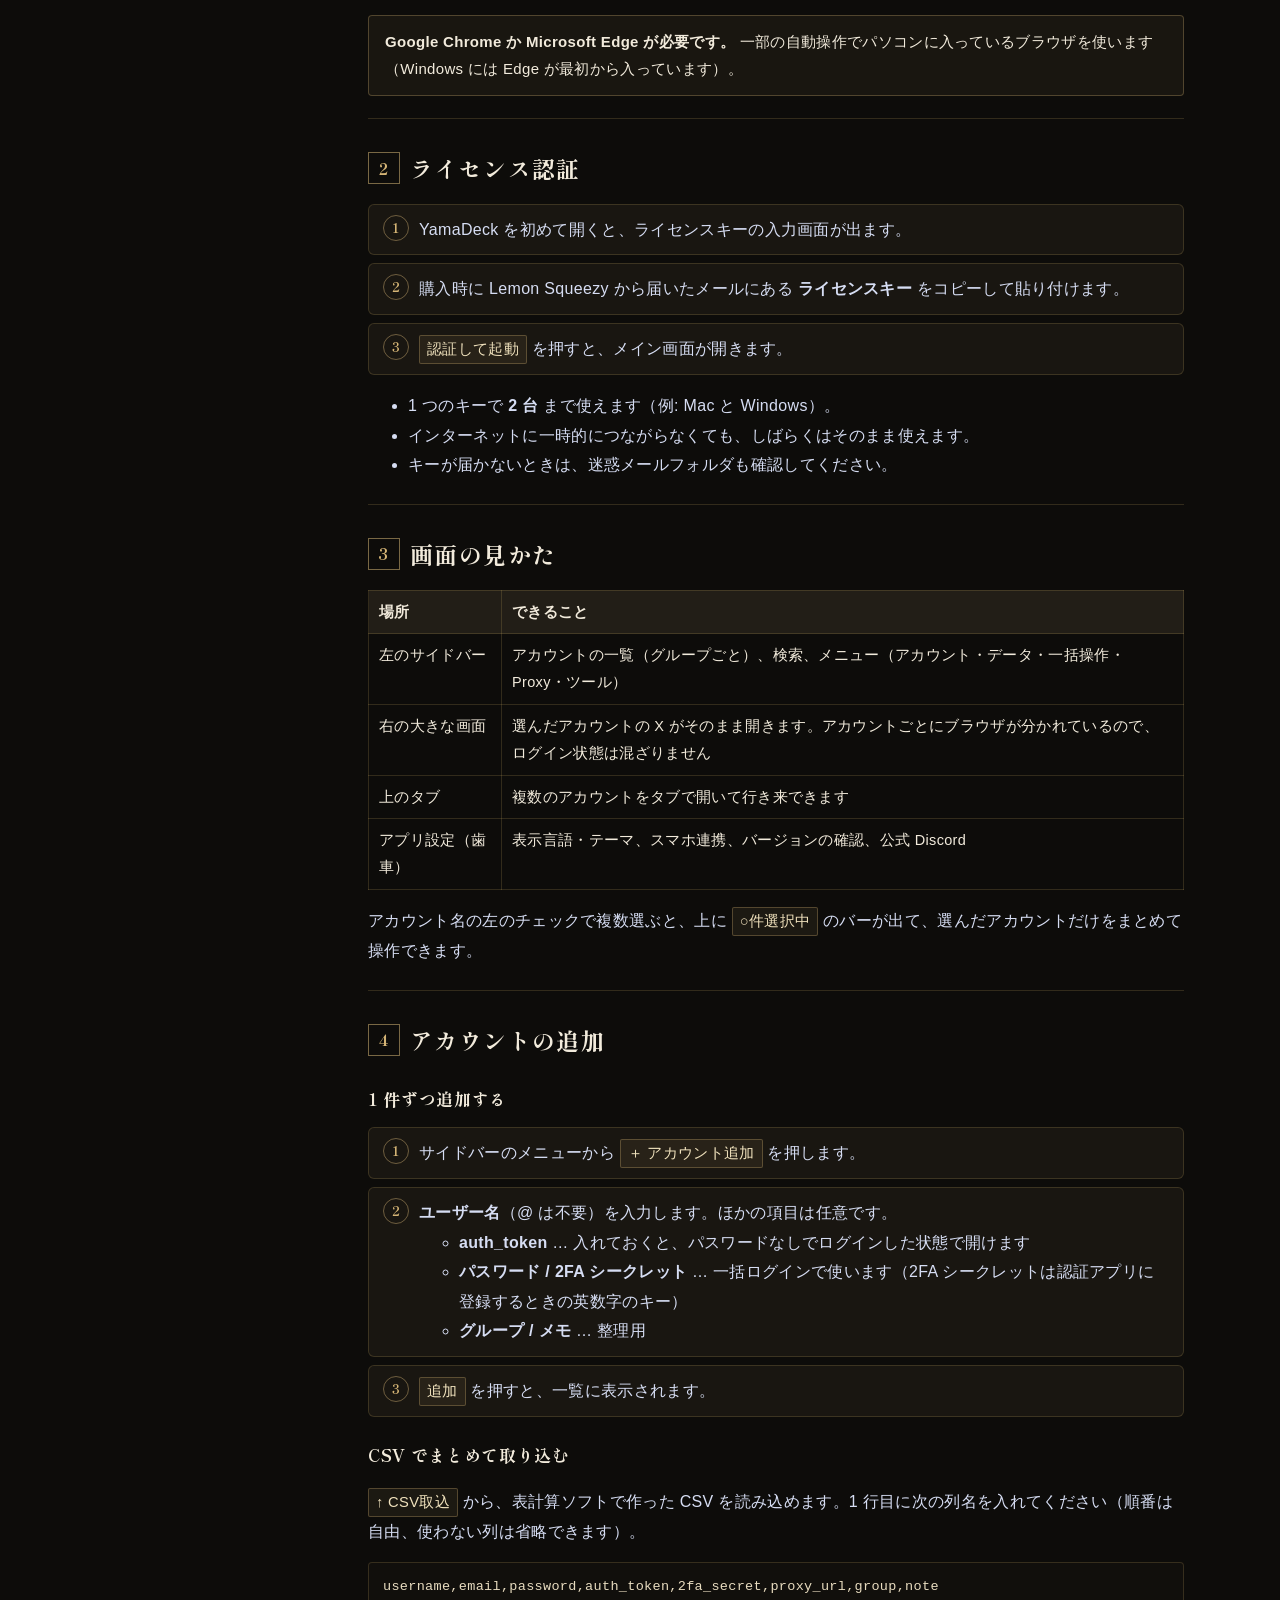
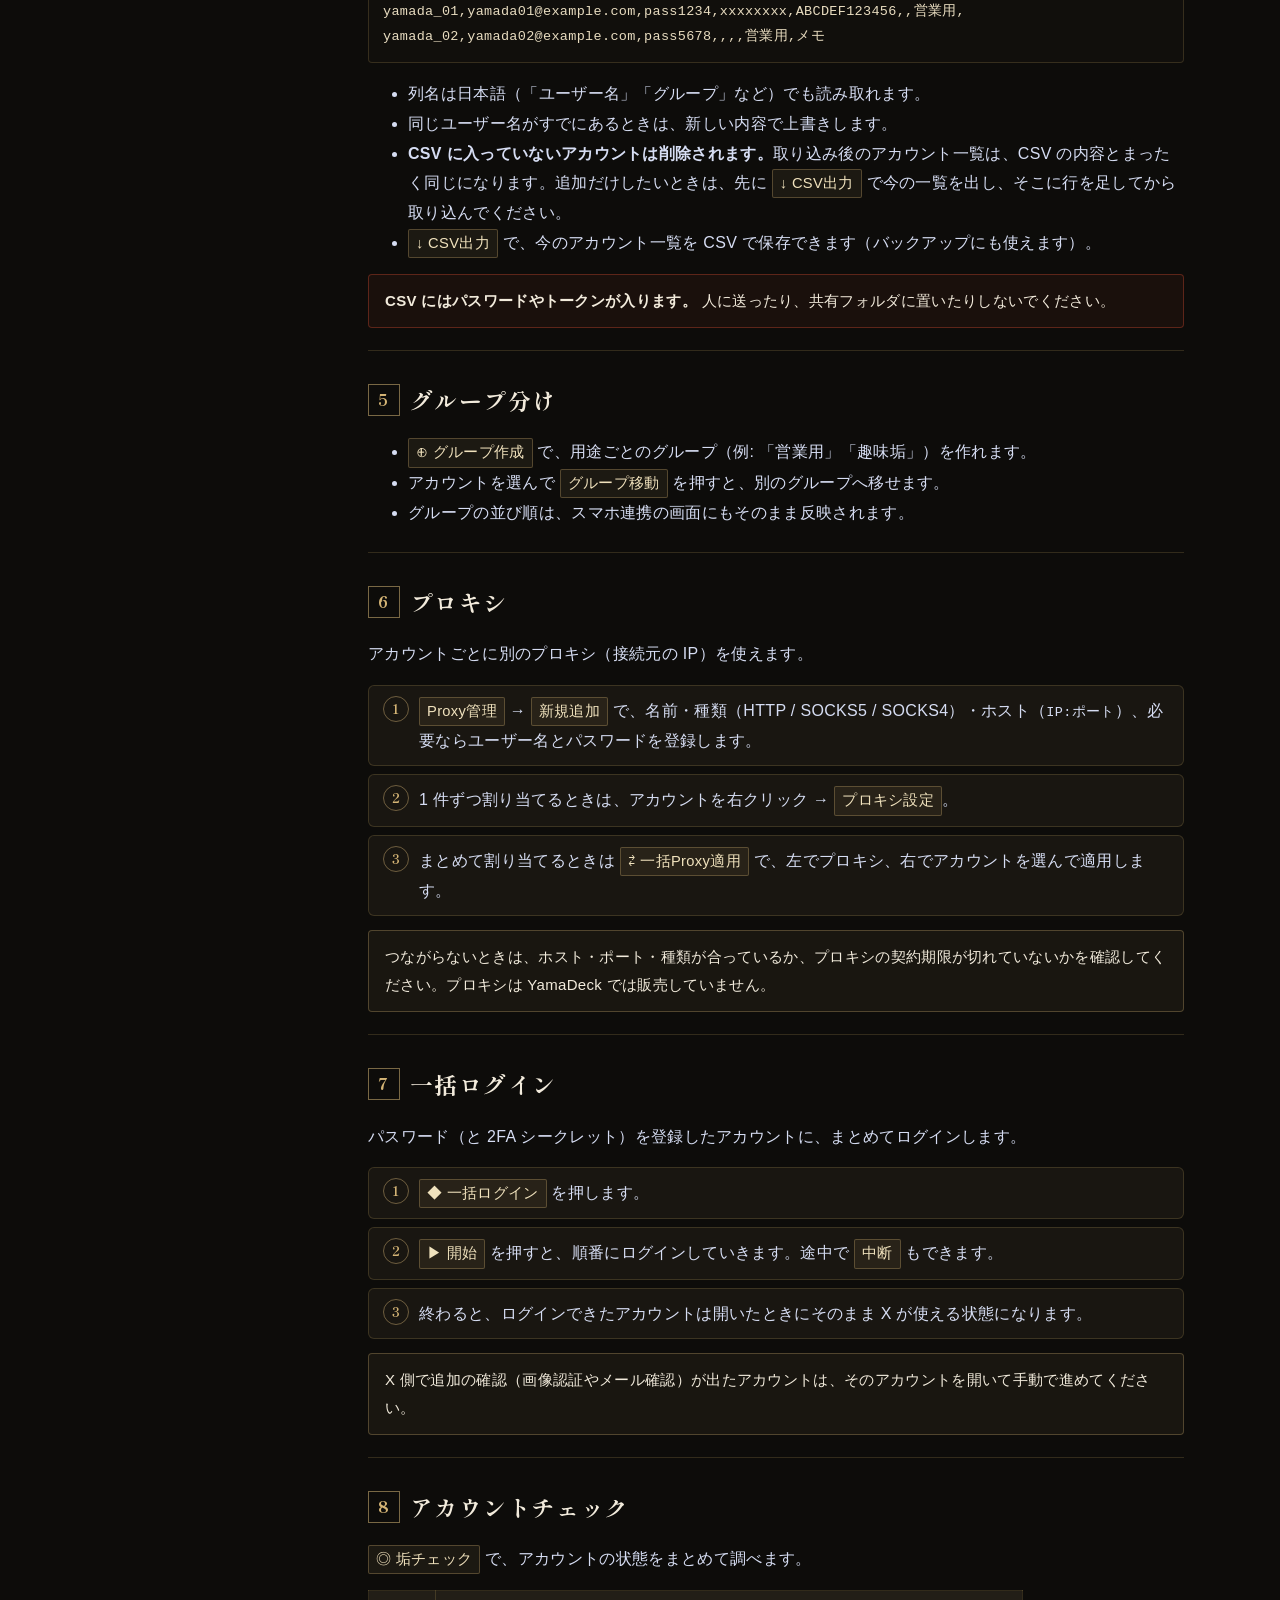
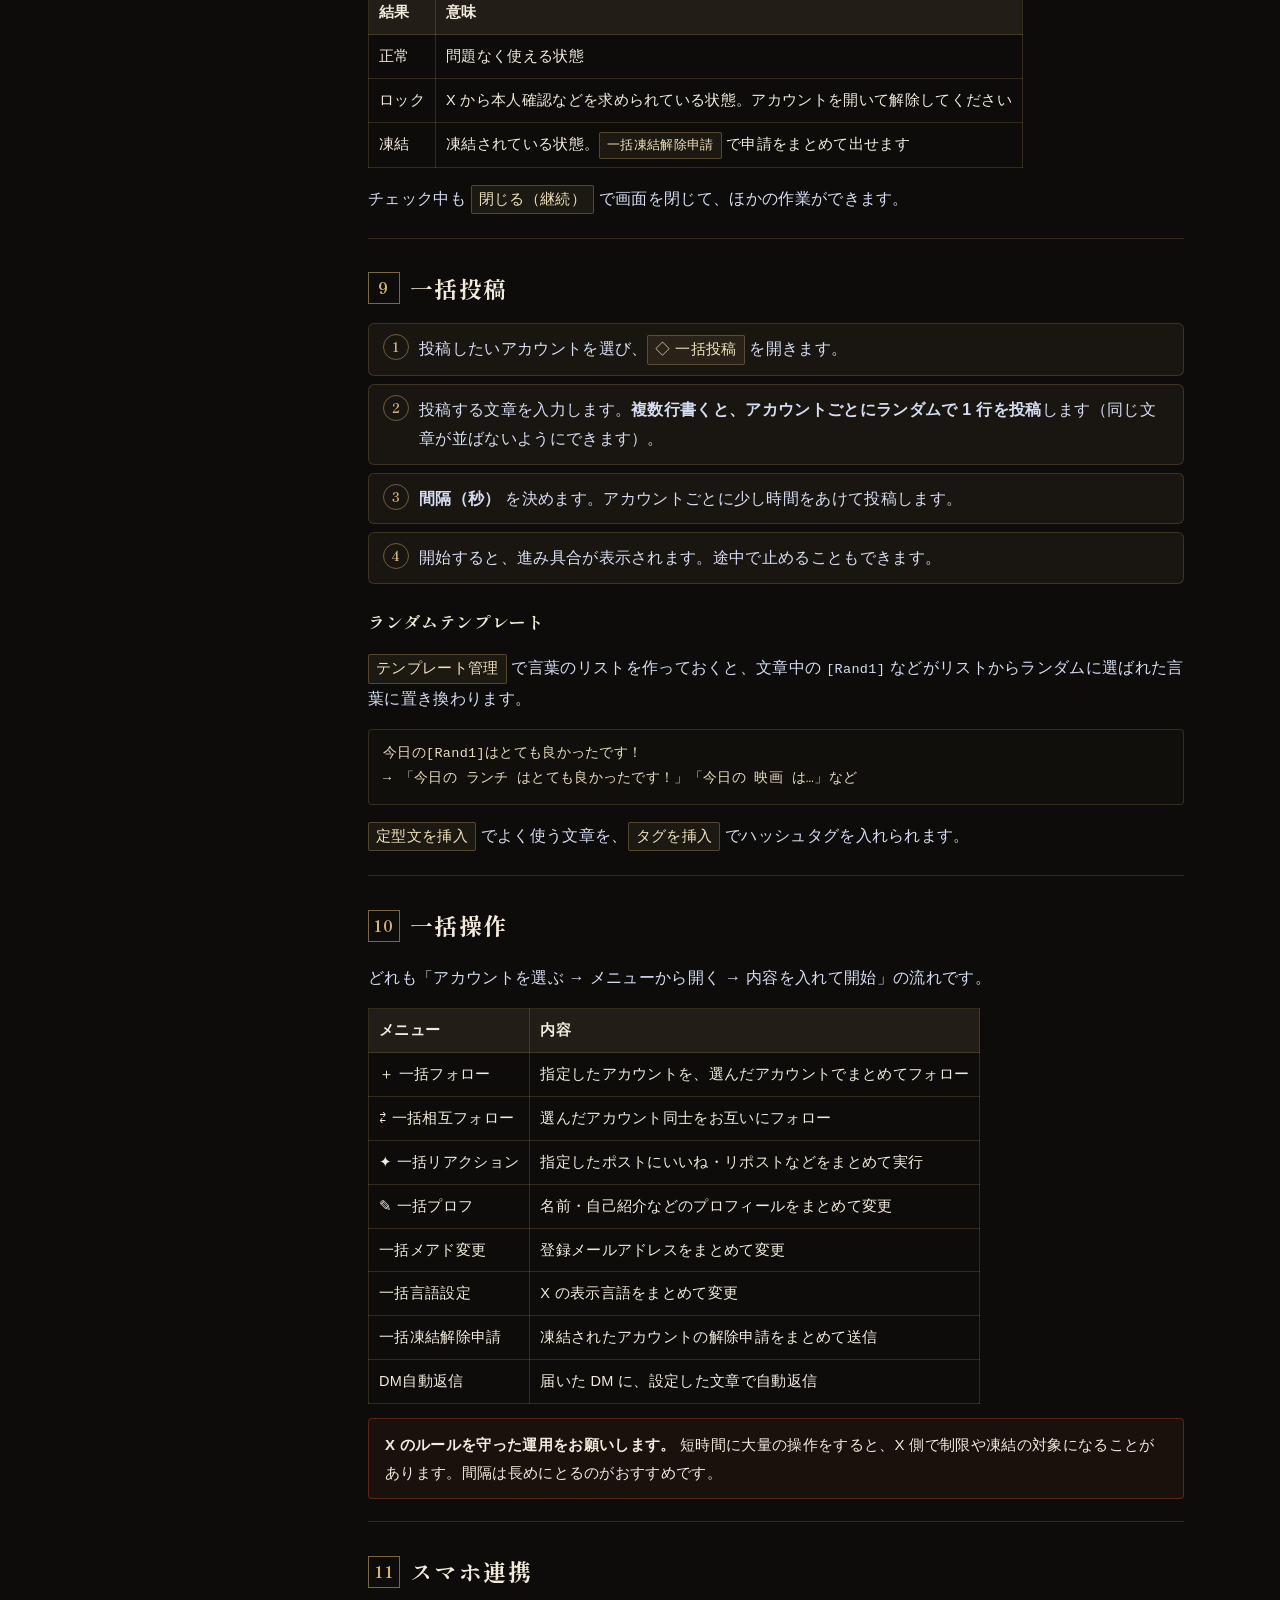
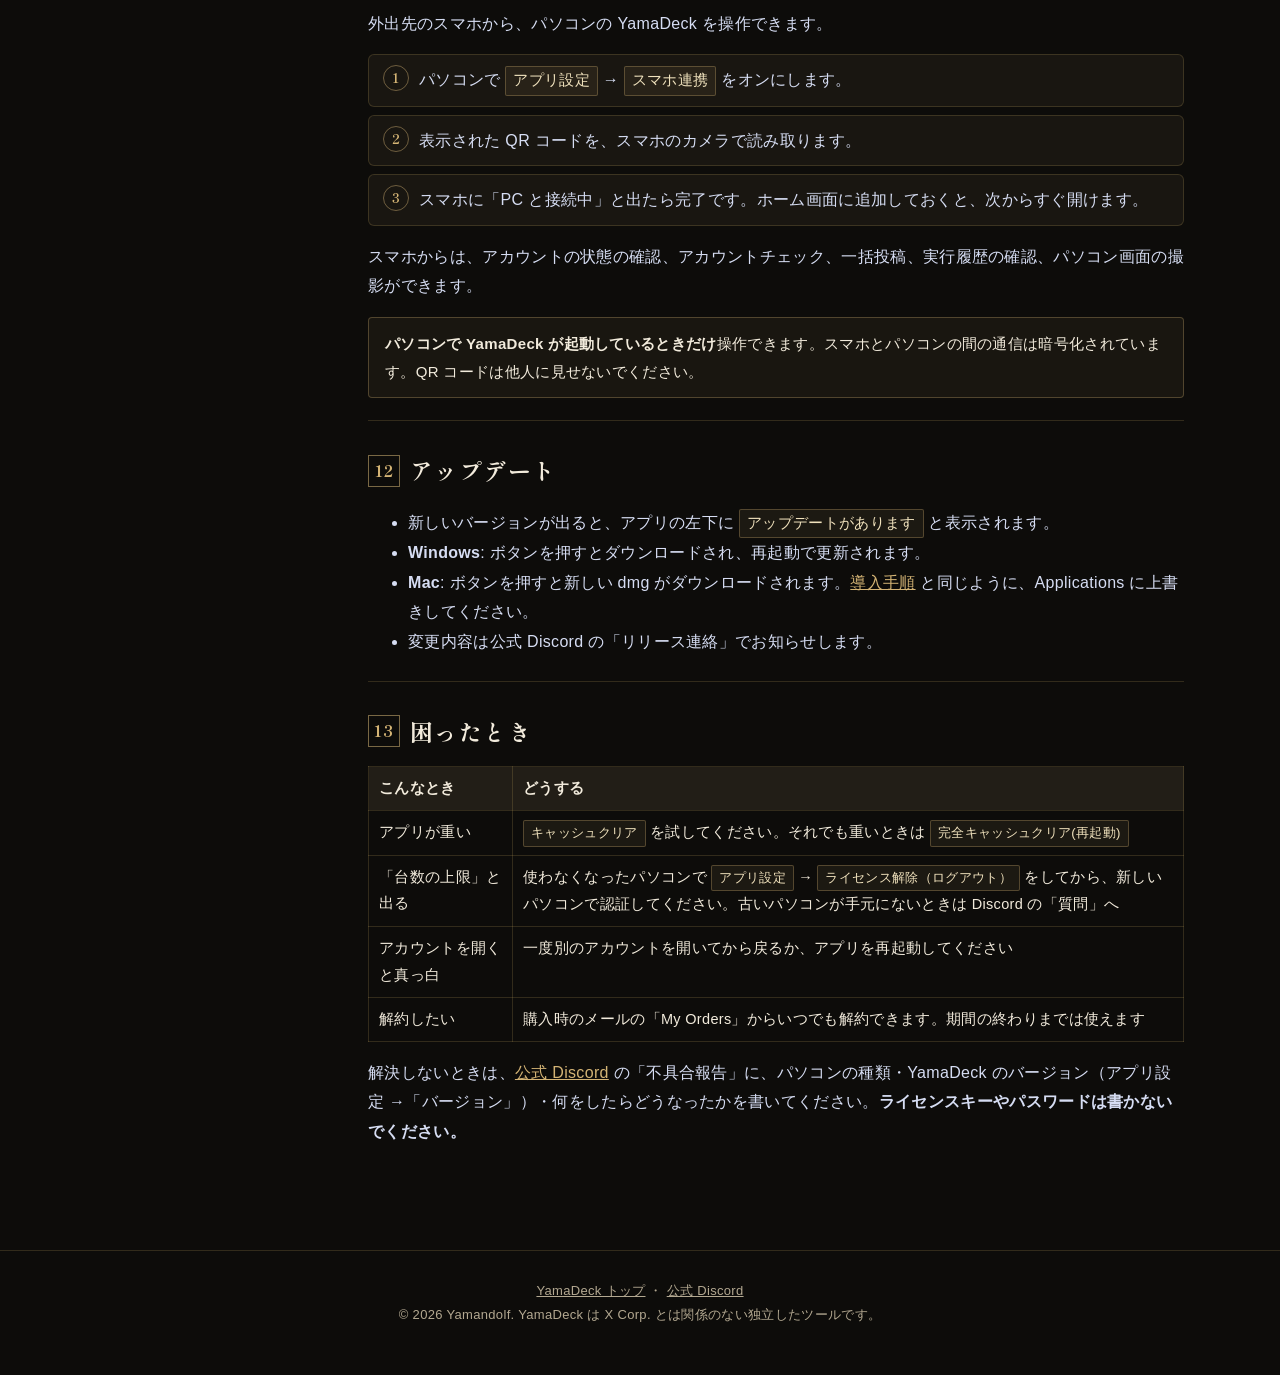
==== commit 611b3edc: "料金をアカウント数で選べる5プランに Co-Authored-By: Claude Opus 5.5 <noreply@anthropic.com>" ====
--- a/manual/index.html
+++ b/manual/index.html
@@ -120,7 +120,8 @@
       <h2><span class="no">1</span>導入手順</h2>
       <h3>① まず購入する</h3>
       <p>YamaDeck はライセンスキーがないと起動できません。先に購入ページで手続きをしてください。購入が終わると、Lemon Squeezy からライセンスキーがメールで届きます。</p>
-      <p><a class="buy-btn" href="https://yamandolf.lemonsqueezy.com/checkout/buy/c8f4e047-52f2-4eb7-a67c-2184bd9d6c29">購入ページを開く（月額980円）</a></p>
+      <p><a class="buy-btn" href="https://yamandolf.lemonsqueezy.com/checkout/buy/c8f4e047-52f2-4eb7-a67c-2184bd9d6c29">購入ページを開く</a></p>
+      <p>料金は管理するアカウントの数で選べます（月額490円〜）。<a href="../#price">プランの一覧を見る</a></p>
       <h3>② ダウンロードする</h3>
       <p>お使いのパソコンに合ったものをダウンロードします。</p>
       <div class="dl">
